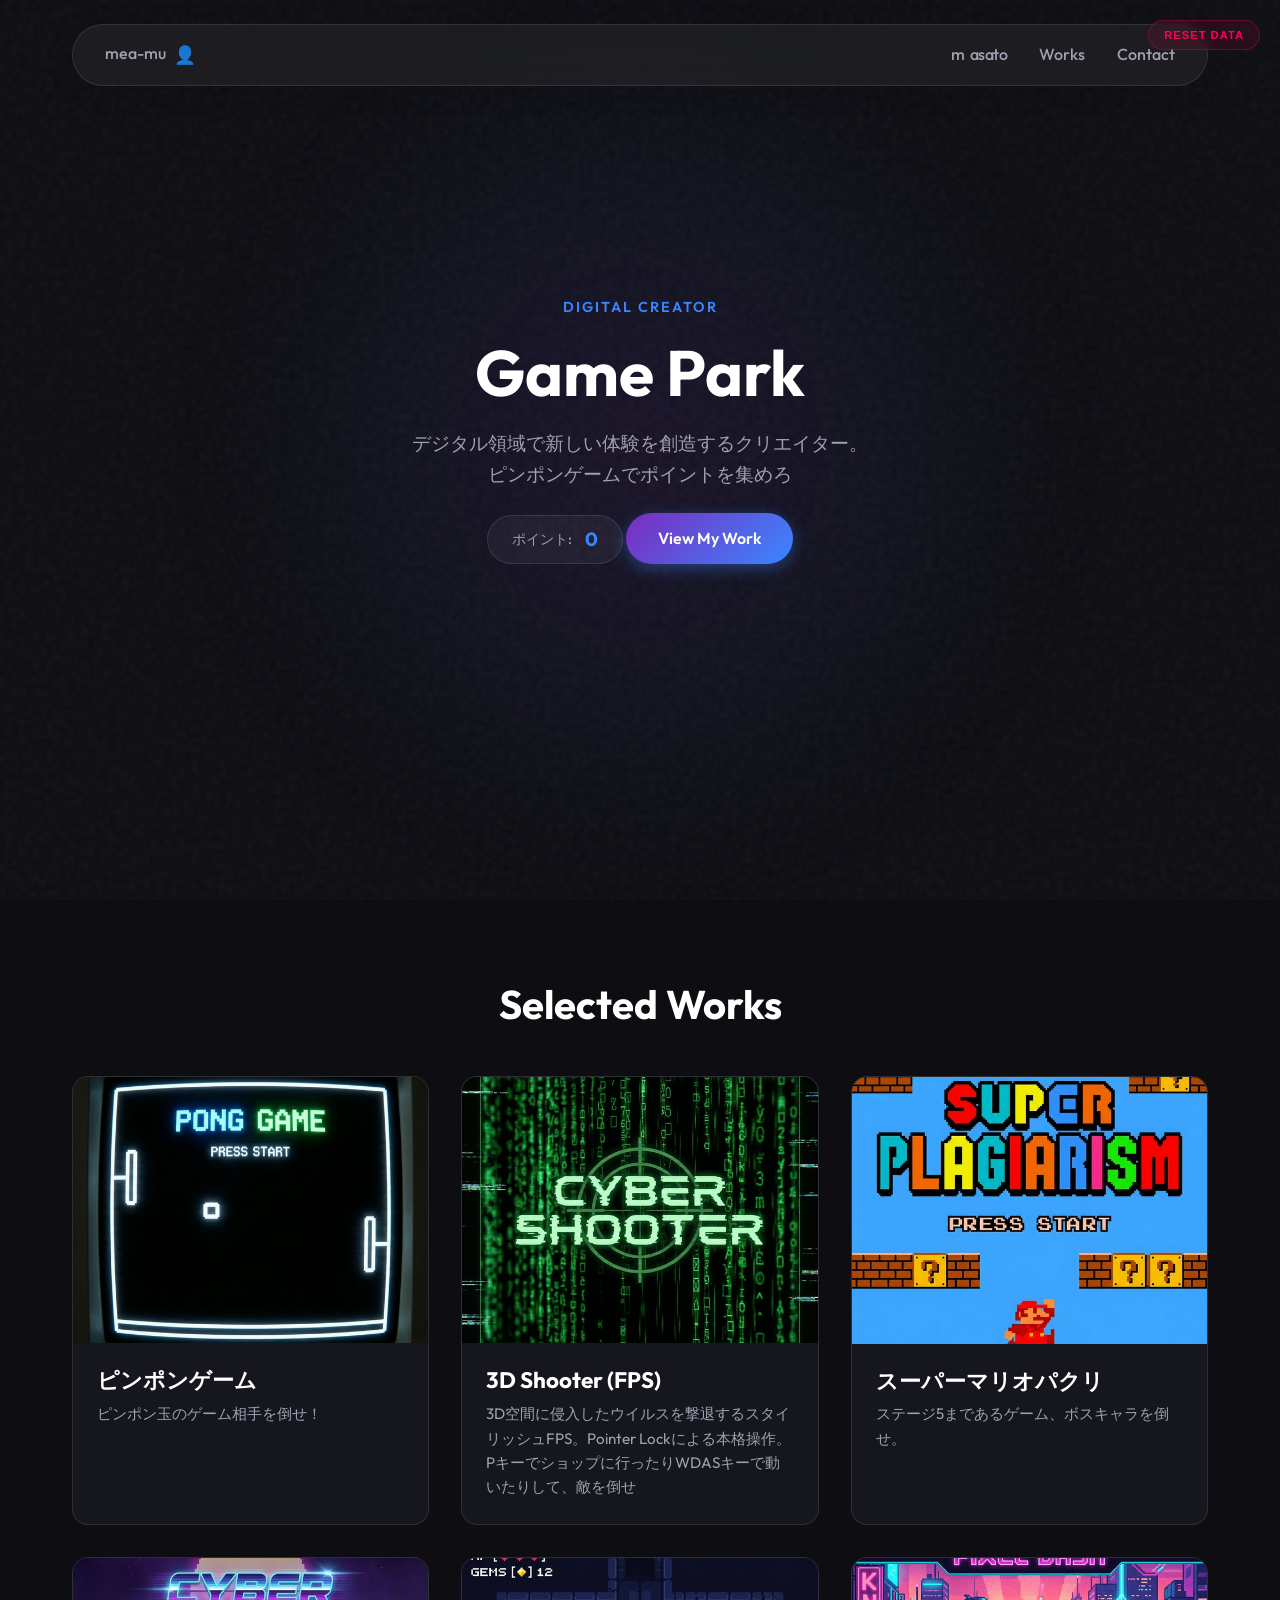
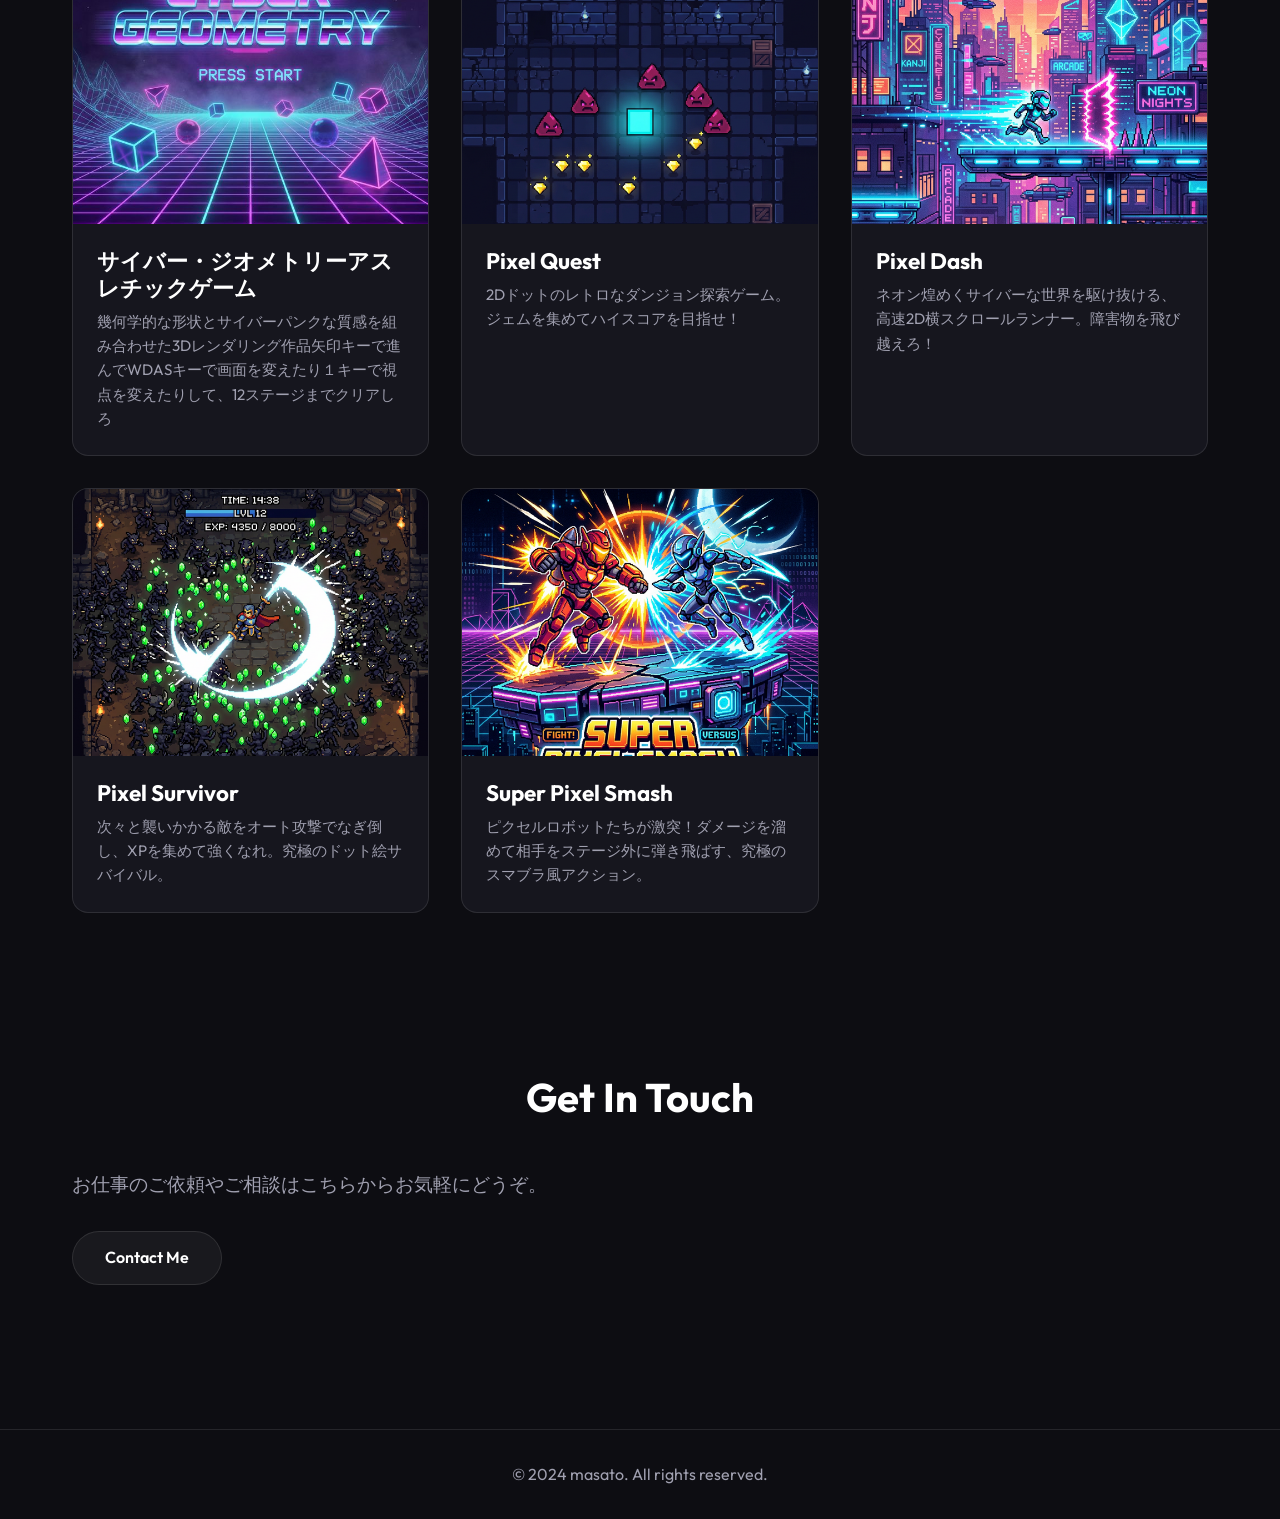
==== index.html @ c68bf8d1 "Implement Super Pixel Smash game and integrate into portfolio" ====
<!DOCTYPE html>
<html lang="ja">

<head>
    <meta charset="UTF-8">
    <meta name="viewport" content="width=device-width, initial-scale=1.0">
    <title>masato | Portfolio</title>
    <!-- Google Fonts -->
    <link rel="preconnect" href="https://fonts.googleapis.com">
    <link rel="preconnect" href="https://fonts.gstatic.com" crossorigin>
    <link href="https://fonts.googleapis.com/css2?family=Outfit:wght@300;400;600;700&display=swap" rel="stylesheet">
    <link rel="stylesheet" href="style.css">
</head>

<body>
    <div class="background-grain"></div>
    <div class="background-glow"></div>
    <button id="resetAllDataBtn" class="reset-btn-fixed">RESET DATA</button>
    <header>
        <div class="container">
            <nav class="glass-nav">
                <a href="#about" id="mea-mu-link"><span id="nav-profile-name">mea-mu</span> <span id="nav-profile-icon">👤</span></a>
                <ul>
                    <li><a href="#" class="logo nav-logo"><span id="m-secret-trigger"
                                style="cursor: pointer; display: inline-block; padding: 0 5px;">m</span>asato</a></li>
                    <li><a href="#works">Works</a></li>
                    <li><a href="#contact">Contact</a></li>
                </ul>
            </nav>
        </div>
    </header>

    <main>
        <section id="hero" class="hero-section">
            <div class="container">
                <div class="hero-content fade-in">
                    <span class="subtitle">Digital Creator</span>
                    <h1 id="profile-name">Game Park</h1>
                    <p class="bio" id="profile-bio">
                        デジタル領域で新しい体験を創造するクリエイター。<br>
                        ピンポンゲームでポイントを集めろ
                    </p>
                    <div class="points-display fade-in delay-1">
                        <span class="points-label">ポイント:</span>
                        <span id="totalPoints" class="points-value">0</span>
                    </div>
                    <a href="#works" class="btn btn-primary">View My Work</a>
                </div>
            </div>
        </section>

        <section id="works" class="works-section">
            <div class="container">
                <h2 class="section-title fade-up">Selected Works</h2>
                <div class="works-grid">
                    <!-- Work 1 -->
                    <article class="work-card fade-up">
                        <div class="card-image">
                            <img src="assets/pong_thumb.png" alt="Abstract Art Project">
                            <div class="card-overlay">
                                <a href="pong.html" class="btn btn-sm">Play Game</a>
                            </div>
                        </div>
                        <div class="card-content">
                            <h3>ピンポンゲーム</h3>
                            <p>ピンポン玉のゲーム相手を倒せ！</p>
                        </div>
                    </article>

                    <!-- Work 2 (New Shooter Game) -->
                    <article class="work-card fade-up delay-1">
                        <div class="card-image">
                            <img src="assets/shooter_thumb.png" alt="3D Shooter Game">
                            <!-- Assuming a new image for shooter -->
                            <div class="card-overlay">
                                <a href="shooter.html" class="btn btn-sm buy-btn" data-game-id="shooter"
                                    data-price="100">
                                    <span class="price-tag">100 PT</span>
                                    <span class="btn-text">Buy Game</span>
                                </a>
                            </div>
                        </div>
                        <div class="card-content">
                            <h3>3D Shooter (FPS)</h3>
                            <p>3D空間に侵入したウイルスを撃退するスタイリッシュFPS。Pointer Lockによる本格操作。Pキーでショップに行ったりWDASキーで動いたりして、敵を倒せ</p>
                        </div>
                    </article>

                    <!-- Work 3 (Original Work 2 - Mario) -->
                    <article class="work-card fade-up delay-2">
                        <div class="card-image">
                            <img src="assets/mario_thumb.png" alt="Finance App UI">
                            <div class="card-overlay">
                                <a href="mario.html" class="btn btn-sm">Play Game</a>
                            </div>
                        </div>
                        <div class="card-content">
                            <h3>スーパーマリオパクリ</h3>
                            <p>ステージ5まであるゲーム、ボスキャラを倒せ。</p>
                        </div>
                    </article>

                    <!-- Work 3 -->
                    <article class="work-card fade-up delay-2">
                        <div class="card-image">
                            <img src="assets/geometry_thumb.png" alt="3D Geometric Art">
                            <div class="card-overlay">
                                <a href="geometry.html" class="btn btn-sm buy-btn" data-game-id="geometry"
                                    data-price="100">
                                    <span class="price-tag">100 PT</span>
                                    <span class="btn-text">Buy Game</span>
                                </a>
                            </div>
                        </div>
                        <div class="card-content">
                            <h3>サイバー・ジオメトリーアスレチックゲーム</h3>
                            <p>幾何学的な形状とサイバーパンクな質感を組み合わせた3Dレンダリング作品矢印キーで進んでWDASキーで画面を変えたり１キーで視点を変えたりして、12ステージまでクリアしろ</p>
                        </div>
                    </article>

                    <!-- Work 4 -->
                    <article class="work-card fade-up delay-2">
                        <div class="card-image">
                            <img src="assets/pixelquest_thumb.png" alt="Pixel Quest 2D Dot Game">
                            <div class="card-overlay">
                                <a href="pixelquest.html" class="btn btn-sm">Play Game</a>
                            </div>
                        </div>
                        <div class="card-content">
                            <h3>Pixel Quest</h3>
                            <p>2Dドットのレトロなダンジョン探索ゲーム。ジェムを集めてハイスコアを目指せ！</p>
                        </div>
                    </article>

                    <!-- Work 5 (New Pixel Dash) -->
                    <article class="work-card fade-up delay-1">
                        <div class="card-image">
                            <img src="assets/pixeldash_thumb.png" alt="Pixel Dash Runner Game">
                            <div class="card-overlay">
                                <a href="pixeldash.html" class="btn btn-sm">Play Game</a>
                            </div>
                        </div>
                        <div class="card-content">
                            <h3>Pixel Dash</h3>
                            <p>ネオン煌めくサイバーな世界を駆け抜ける、高速2D横スクロールランナー。障害物を飛び越えろ！</p>
                        </div>
                    </article>

                    <!-- Work 6 (New Pixel Survivor) -->
                    <article class="work-card fade-up delay-2">
                        <div class="card-image">
                            <img src="assets/pixelsurvivor_thumb.png" alt="Pixel Survivor Game">
                            <div class="card-overlay">
                                <a href="pixelsurvivor.html" class="btn btn-sm buy-btn" data-game-id="pixelsurvivor"
                                    data-price="100">
                                    <span class="price-tag">100 PT</span>
                                    <span class="btn-text">Buy Game</span>
                                </a>
                            </div>
                        </div>
                        <div class="card-content">
                            <h3>Pixel Survivor</h3>
                            <p>次々と襲いかかる敵をオート攻撃でなぎ倒し、XPを集めて強くなれ。究極のドット絵サバイバル。</p>
                        </div>
                    </article>

                    <!-- Work 7 (New Super Pixel Smash) -->
                    <article class="work-card fade-up delay-2">
                        <div class="card-image">
                            <img src="assets/smash_thumb.png" alt="Super Pixel Smash Game">
                            <div class="card-overlay">
                                <a href="smash.html" class="btn btn-sm buy-btn" data-game-id="smash"
                                    data-price="200">
                                    <span class="price-tag">200 PT</span>
                                    <span class="btn-text">Buy Game</span>
                                </a>
                            </div>
                        </div>
                        <div class="card-content">
                            <h3>Super Pixel Smash</h3>
                            <p>ピクセルロボットたちが激突！ダメージを溜めて相手をステージ外に弾き飛ばす、究極のスマブラ風アクション。</p>
                        </div>
                    </article>
                </div>
            </div>
        </section>

        <section id="contact" class="contact-section">
            <div class="container text-center">
                <h2 class="section-title fade-up">Get In Touch</h2>
                <p class="contact-text fade-up">お仕事のご依頼やご相談はこちらからお気軽にどうぞ。</p>
                <a href="mailto:hello@example.com" class="btn btn-outline fade-up">Contact Me</a>
            </div>
        </section>
    </main>

    <footer>
        <div class="container">
            <p>&copy; 2024 masato. All rights reserved.</p>
        </div>
    </footer>

    <!-- Profile Modal -->
    <div id="profile-modal" class="modal-overlay hidden">
        <div class="modal-content glass-card fade-up">
            <h2 class="modal-title">Edit Profile</h2>
            <div class="input-group">
                <label for="input-name">Display Name</label>
                <input type="text" id="input-name" placeholder="Your Name">
            </div>
            <div class="input-group">
                <label for="input-bio">Bio / Description</label>
                <textarea id="input-bio" placeholder="Tell us about yourself..." rows="4"></textarea>
            </div>
            <div class="input-group">
                <label>Select Icon</label>
                <div id="icon-grid" class="icon-grid">
                    <span class="icon-option selected" data-icon="👤">👤</span>
                    <span class="icon-option" data-icon="🌟">🌟</span>
                    <span class="icon-option" data-icon="🎨">🎨</span>
                    <span class="icon-option" data-icon="🕹️">🕹️</span>
                    <span class="icon-option" data-icon="🚀">🚀</span>
                    <span class="icon-option" data-icon="🔥">🔥</span>
                    <span class="icon-option" data-icon="💎">💎</span>
                    <span class="icon-option" data-icon="🌈">🌈</span>
                </div>
            </div>
            <div class="modal-actions">
                <button id="closeProfileBtn" class="btn btn-outline">Close</button>
                <button id="saveProfileBtn" class="btn btn-primary">Save Changes</button>
            </div>
        </div>
    </div>

    <script src="script.js"></script>
</body>

</html>
---- style.css ----
:root {
    --bg-color: #0d0d12;
    --text-color: #ffffff;
    --text-muted: #a0a0b0;
    --primary-color: #7b2cbf;
    --secondary-color: #3a86ff;
    --accent-color: #ff006e;
    --glass-bg: rgba(255, 255, 255, 0.05);
    --glass-border: rgba(255, 255, 255, 0.1);
    --card-bg: #16161e;
    --font-main: 'Outfit', sans-serif;
    --spacing-container: 1200px;
}

* {
    margin: 0;
    padding: 0;
    box-sizing: border-box;
}

body {
    font-family: var(--font-main);
    background-color: var(--bg-color);
    color: var(--text-color);
    line-height: 1.6;
    overflow-x: hidden;
}

/* Background Effects */
.background-grain {
    position: fixed;
    top: 0;
    left: 0;
    width: 100%;
    height: 100%;
    background-image: url("data:image/svg+xml,%3Csvg viewBox='0 0 200 200' xmlns='http://www.w3.org/2000/svg'%3E%3Cfilter id='noiseFilter'%3E%3CfeTurbulence type='fractalNoise' baseFrequency='0.65' numOctaves='3' stitchTiles='stitch'/%3E%3C/filter%3E%3Crect width='100%25' height='100%25' filter='url(%23noiseFilter)' opacity='0.05'/%3E%3C/svg%3E");
    pointer-events: none;
    z-index: -1;
}

.background-glow {
    position: fixed;
    top: 50%;
    left: 50%;
    transform: translate(-50%, -50%);
    width: 60vw;
    height: 60vw;
    background: radial-gradient(circle, rgba(123, 44, 191, 0.15) 0%, rgba(58, 134, 255, 0.05) 50%, transparent 70%);
    border-radius: 50%;
    filter: blur(80px);
    z-index: -2;
    animation: pulse 10s infinite alternate;
}

@keyframes pulse {
    0% {
        transform: translate(-50%, -50%) scale(1);
        opacity: 0.8;
    }

    100% {
        transform: translate(-50%, -50%) scale(1.1);
        opacity: 0.6;
    }
}

/* Typography */
h1,
h2,
h3 {
    font-weight: 700;
    line-height: 1.2;
}

.text-gradient {
    background: linear-gradient(135deg, var(--secondary-color), var(--accent-color));
    background-clip: text;
    -webkit-background-clip: text;
    display: inline-block;
}

/* Layout */
.container {
    max-width: var(--spacing-container);
    margin: 0 auto;
    padding: 0 2rem;
}

section {
    padding: 5rem 0;
}

/* Header */
header {
    position: fixed;
    top: 0;
    left: 0;
    width: 100%;
    padding: 1.5rem 0;
    z-index: 1000;
    transition: padding 0.3s ease;
}

header.scrolled {
    padding: 1rem 0;
}

.glass-nav {
    display: flex;
    justify-content: space-between;
    align-items: center;
    background: var(--glass-bg);
    backdrop-filter: blur(12px);
    -webkit-backdrop-filter: blur(12px);
    border: 1px solid var(--glass-border);
    padding: 1rem 2rem;
    border-radius: 100px;
    box-shadow: 0 4px 30px rgba(0, 0, 0, 0.1);
}

.logo {
    font-size: 1.5rem;
    font-weight: 700;
    color: var(--text-color);
    text-decoration: none;
    letter-spacing: -0.5px;
}

.nav-logo {
    font-size: 1rem !important;
    font-weight: 500 !important;
}

.glass-nav ul {
    display: flex;
    list-style: none;
    gap: 2rem;
}

.glass-nav a {
    color: var(--text-muted);
    text-decoration: none;
    font-weight: 500;
    transition: color 0.3s ease;
}

.glass-nav a:hover {
    color: var(--text-color);
}

/* Hero Section */
.hero-section {
    height: 100vh;
    display: flex;
    align-items: center;
    justify-content: center;
    text-align: center;
    padding-top: 80px;
}

.subtitle {
    display: block;
    color: var(--secondary-color);
    font-weight: 600;
    letter-spacing: 2px;
    text-transform: uppercase;
    font-size: 0.9rem;
    margin-bottom: 1rem;
}

.hero-content h1 {
    font-size: 4rem;
    margin-bottom: 1rem;
}

.bio {
    color: var(--text-muted);
    font-size: 1.2rem;
    margin-bottom: 1.5rem;
    max-width: 600px;
    margin-left: auto;
    margin-right: auto;
}

.points-display {
    background: var(--glass-bg);
    border: 1px solid var(--glass-border);
    padding: 0.5rem 1.5rem;
    border-radius: 100px;
    display: inline-flex;
    align-items: center;
    gap: 0.8rem;
    margin-bottom: 2.5rem;
    backdrop-filter: blur(8px);
}

.points-label {
    font-size: 0.9rem;
    color: var(--text-muted);
    font-weight: 500;
}

.points-value {
    font-size: 1.2rem;
    font-weight: 700;
    color: var(--secondary-color);
}

/* Buttons */
.btn {
    display: inline-block;
    padding: 0.8rem 2rem;
    border-radius: 50px;
    text-decoration: none;
    font-weight: 600;
    transition: all 0.3s ease;
    cursor: pointer;
}

.btn-primary {
    background: linear-gradient(135deg, var(--primary-color), var(--secondary-color));
    color: white;
    box-shadow: 0 4px 15px rgba(58, 134, 255, 0.4);
}

.btn-primary:hover {
    transform: translateY(-2px);
    box-shadow: 0 8px 25px rgba(58, 134, 255, 0.5);
}

.btn-outline {
    background: transparent;
    border: 1px solid var(--glass-border);
    color: var(--text-color);
    background: var(--glass-bg);
}

.btn-outline:hover {
    background: var(--glass-border);
}

.btn-sm {
    padding: 0.5rem 1.5rem;
    font-size: 0.9rem;
    background: rgba(0, 0, 0, 0.7);
    color: white;
    backdrop-filter: blur(4px);
    border: 1px solid rgba(255, 255, 255, 0.2);
}

.btn-sm:hover {
    background: rgba(255, 255, 255, 0.2);
}

/* Works Section */
.section-title {
    font-size: 2.5rem;
    margin-bottom: 3rem;
    text-align: center;
}

.works-grid {
    display: grid;
    grid-template-columns: repeat(auto-fit, minmax(300px, 1fr));
    gap: 2rem;
}

.work-card {
    background: var(--card-bg);
    border: 1px solid var(--glass-border);
    border-radius: 16px;
    overflow: hidden;
    position: relative;
}

.work-card:hover {
    transform: translateY(-5px);
    box-shadow: 0 20px 40px rgba(0, 0, 0, 0.3);
    border-color: rgba(255, 255, 255, 0.2);
}

.card-image {
    position: relative;
    overflow: hidden;
    aspect-ratio: 4/3;
}

.card-image img {
    width: 100%;
    height: 100%;
    object-fit: cover;
    transition: transform 0.5s ease;
}

.work-card:hover .card-image img {
    transform: scale(1.05);
}

.card-overlay {
    position: absolute;
    top: 0;
    left: 0;
    width: 100%;
    height: 100%;
    background: rgba(0, 0, 0, 0.4);
    display: flex;
    align-items: center;
    justify-content: center;
    opacity: 0;
    transition: opacity 0.3s ease;
}

.work-card:hover .card-overlay {
    opacity: 1;
}

.card-content {
    padding: 1.5rem;
}

.card-content h3 {
    font-size: 1.4rem;
    margin-bottom: 0.5rem;
    color: var(--text-color);
}

.card-content p {
    color: var(--text-muted);
    font-size: 0.95rem;
}

/* Contact Section */
.contact-text {
    font-size: 1.2rem;
    color: var(--text-muted);
    margin-bottom: 2rem;
}

/* Footer */
footer {
    padding: 2rem 0;
    text-align: center;
    color: var(--text-muted);
    border-top: 1px solid var(--glass-border);
    margin-top: 4rem;
}

/* Animations */
.fade-in {
    opacity: 0;
    transform: translateY(20px);
    animation: fadeInUp 1s forwards ease-out;
}

.fade-up {
    opacity: 0;
    transform: translateY(30px);
    transition: opacity 0.6s ease-out, transform 0.6s ease-out;
}

.fade-up.visible {
    opacity: 1;
    transform: translateY(0);
}

.delay-1 {
    transition-delay: 0.1s;
}

.delay-2 {
    transition-delay: 0.2s;
}

@keyframes fadeInUp {
    to {
        opacity: 1;
        transform: translateY(0);
    }
}

/* Responsive */
@media (max-width: 768px) {
    .hero-content h1 {
        font-size: 2.5rem;
    }

    .glass-nav {
        flex-direction: column;
        gap: 1rem;
        border-radius: 20px;
    }

    .glass-nav ul {
        gap: 1rem;
    }
}

/* M-Click Feedback Animation */
.m-click-feedback {
    animation: m-shake 0.3s cubic-bezier(.36, .07, .19, .97) both;
}

@keyframes m-shake {

    0%,
    100% {
        transform: scale(1);
    }

    50% {
        transform: scale(1.3) rotate(10deg);
        color: var(--accent-color);
    }
}

/* Reset Button Fixed */
.reset-btn-fixed {
    position: fixed;
    top: 20px;
    right: 20px;
    z-index: 2000;
    padding: 8px 15px;
    background: rgba(255, 0, 85, 0.1);
    border: 1px solid rgba(255, 0, 85, 0.3);
    color: #ff0055;
    border-radius: 20px;
    font-size: 0.7rem;
    font-weight: 600;
    letter-spacing: 1px;
    cursor: pointer;
    backdrop-filter: blur(5px);
    transition: all 0.3s ease;
    text-transform: uppercase;
}

.reset-btn-fixed:hover {
    background: rgba(255, 0, 85, 0.8);
    color: white;
    box-shadow: 0 0 15px rgba(255, 0, 85, 0.5);
    transform: translateY(-2px);
}

@media (max-width: 768px) {
    .reset-btn-fixed {
        top: 85px;
        /* Offset for mobile nav */
        font-size: 0.6rem;
    }
}

/* Profile Modal Styles */
.modal-overlay {
    position: fixed;
    top: 0;
    left: 0;
    width: 100%;
    height: 100%;
    background: rgba(0, 0, 0, 0.8);
    backdrop-filter: blur(8px);
    display: flex;
    justify-content: center;
    align-items: center;
    z-index: 3000;
}

.modal-overlay.hidden {
    display: none;
}

.modal-content {
    width: 90%;
    max-width: 500px;
    padding: 2.5rem;
}

.glass-card {
    background: var(--card-bg);
    border: 1px solid var(--glass-border);
    border-radius: 24px;
    box-shadow: 0 20px 50px rgba(0, 0, 0, 0.5);
}

.modal-title {
    margin-bottom: 2rem;
    font-size: 1.8rem;
    background: linear-gradient(135deg, white, var(--text-muted));
    -webkit-background-clip: text;
    background-clip: text;
    -webkit-text-fill-color: transparent;
}

.input-group {
    margin-bottom: 1.5rem;
    text-align: left;
}

.input-group label {
    display: block;
    margin-bottom: 0.5rem;
    font-size: 0.8rem;
    color: var(--text-muted);
    font-weight: 500;
}

.input-group input,
.input-group textarea {
    width: 100%;
    background: rgba(255, 255, 255, 0.03);
    border: 1px solid var(--glass-border);
    padding: 0.8rem 1rem;
    border-radius: 12px;
    color: white;
    font-family: var(--font-main);
    font-size: 1rem;
    transition: all 0.3s ease;
}

.input-group input:focus,
.input-group textarea:focus {
    outline: none;
    border-color: var(--secondary-color);
    background: rgba(255, 255, 255, 0.06);
    box-shadow: 0 0 15px rgba(58, 134, 255, 0.2);
}

.modal-actions {
    display: flex;
    justify-content: flex-end;
    gap: 1rem;
    margin-top: 2rem;
}

/* Icon Grid Styles */
#nav-profile-icon {
    margin-left: 5px;
    font-size: 1.1rem;
    vertical-align: middle;
    transition: transform 0.3s ease;
    display: inline-block;
}

#mea-mu-link:hover #nav-profile-icon {
    transform: scale(1.2);
}

.icon-grid {
    display: grid;
    grid-template-columns: repeat(4, 1fr);
    gap: 10px;
    margin-top: 0.5rem;
}

.icon-option {
    font-size: 1.5rem;
    padding: 10px;
    background: rgba(255, 255, 255, 0.05);
    border: 1px solid var(--glass-border);
    border-radius: 12px;
    cursor: pointer;
    text-align: center;
    transition: all 0.2s ease;
}

.icon-option:hover {
    background: rgba(255, 255, 255, 0.1);
    transform: translateY(-2px);
}

.icon-option.selected {
    border-color: var(--secondary-color);
    background: rgba(58, 134, 255, 0.1);
    box-shadow: 0 0 10px rgba(58, 134, 255, 0.3);
}
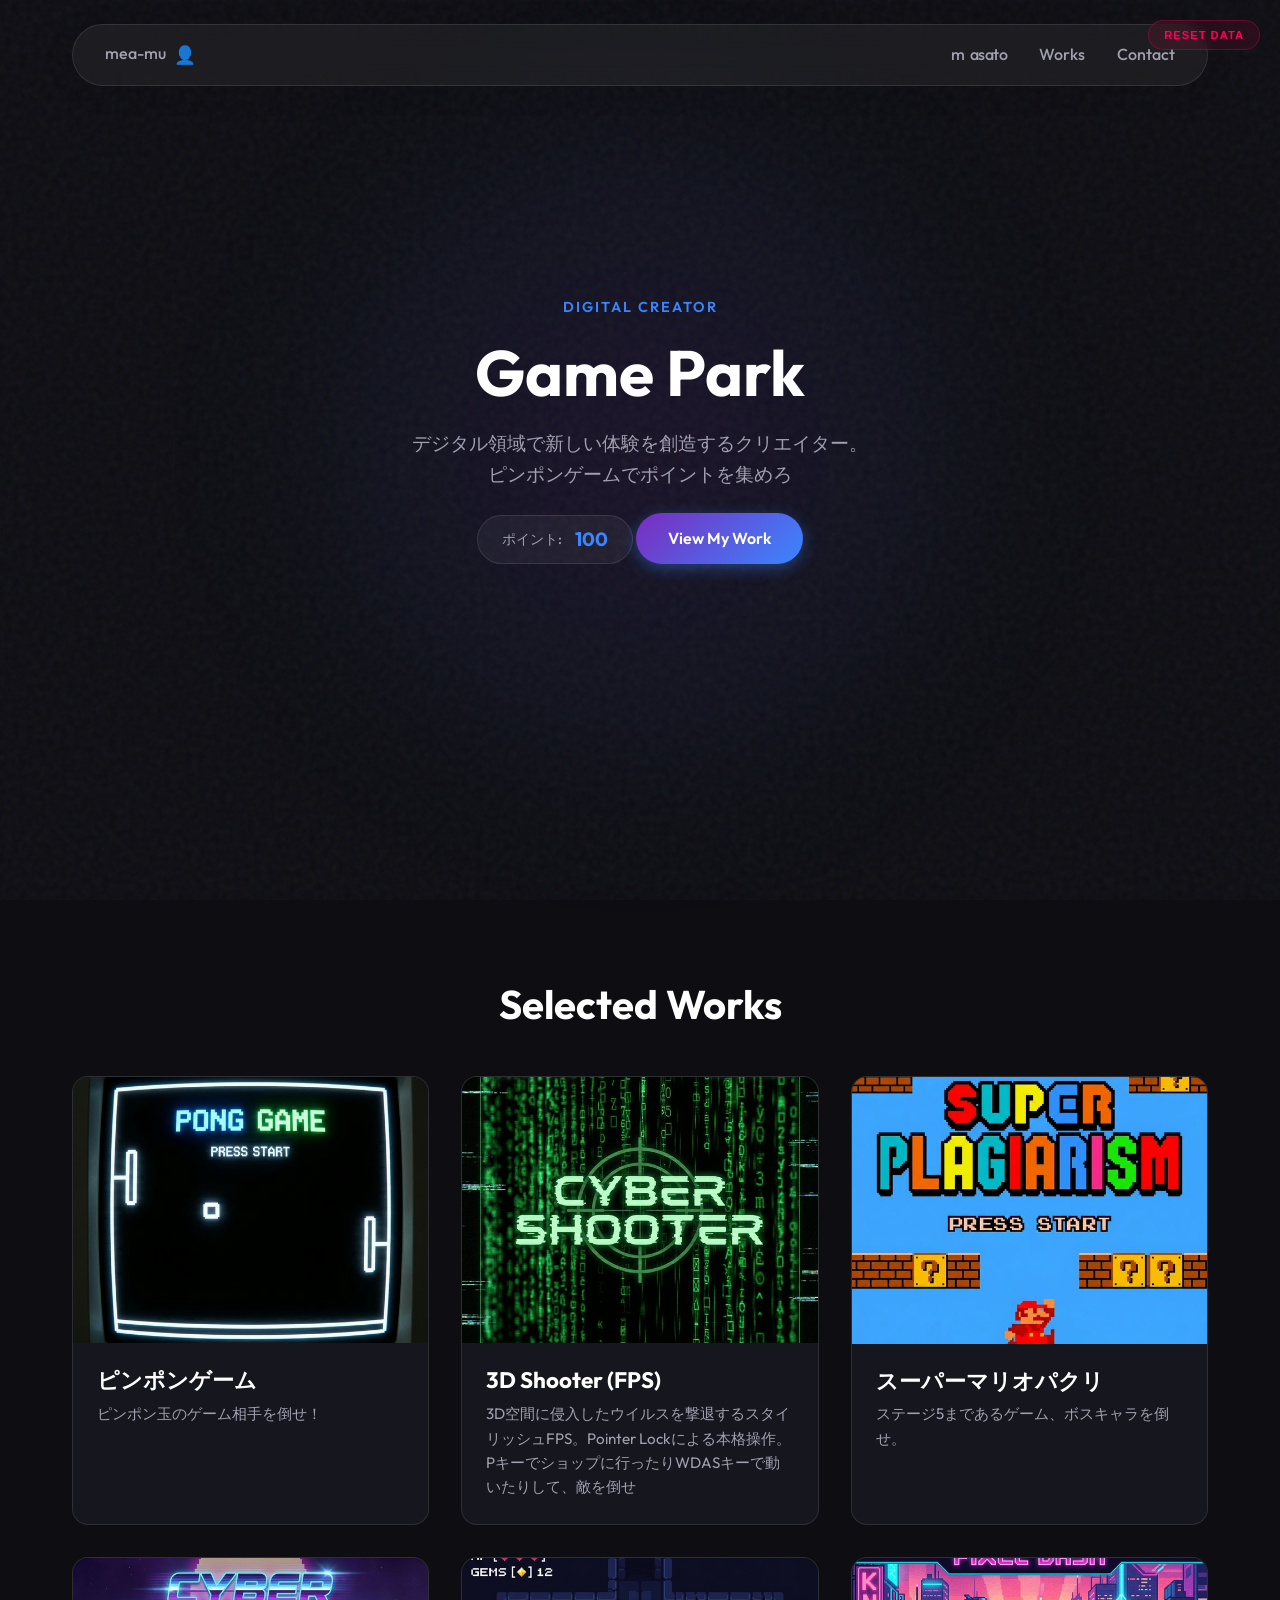
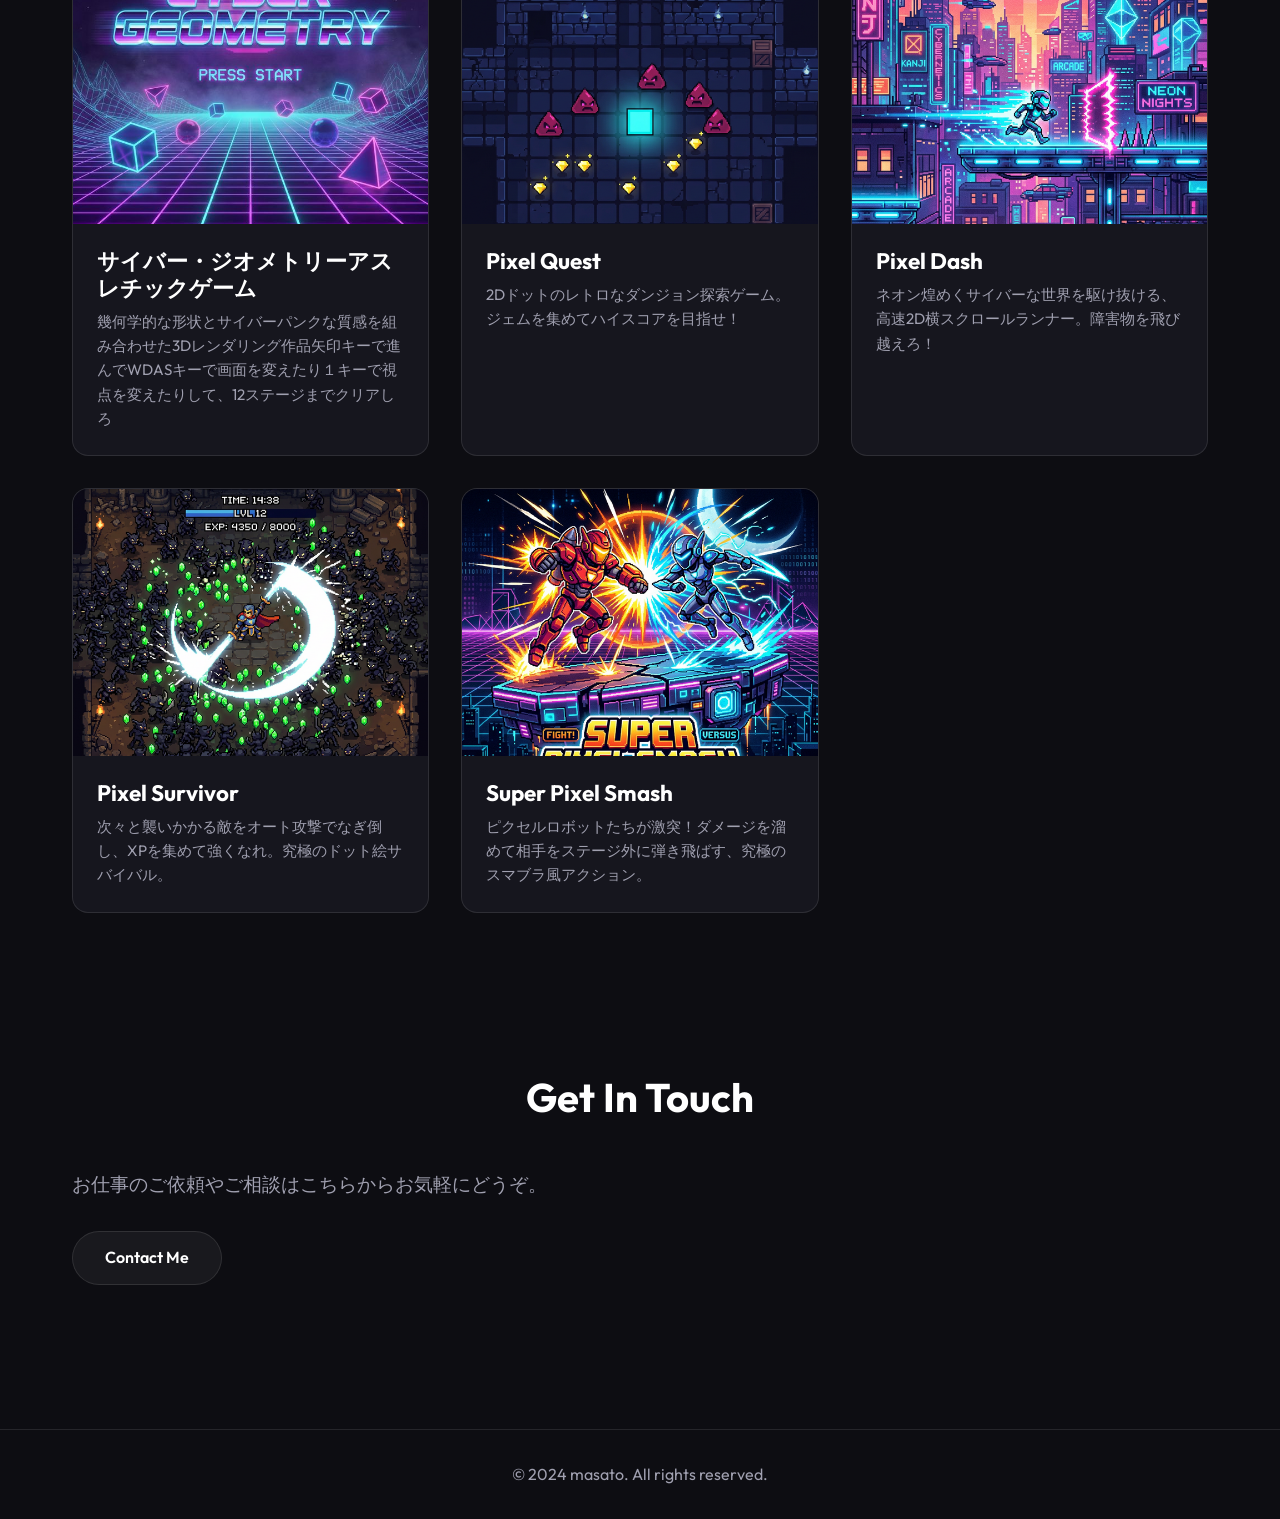
==== commit 21516a4c: "Super Pixel Smashの価格を0にし、初期ポイントを100に設定しました" ====
--- a/index.html
+++ b/index.html
@@ -170,8 +170,8 @@
                             <img src="assets/smash_thumb.png" alt="Super Pixel Smash Game">
                             <div class="card-overlay">
                                 <a href="smash.html" class="btn btn-sm buy-btn" data-game-id="smash"
-                                    data-price="200">
-                                    <span class="price-tag">200 PT</span>
+                                    data-price="0">
+                                    <span class="price-tag">0 PT (FREE)</span>
                                     <span class="btn-text">Buy Game</span>
                                 </a>
                             </div>
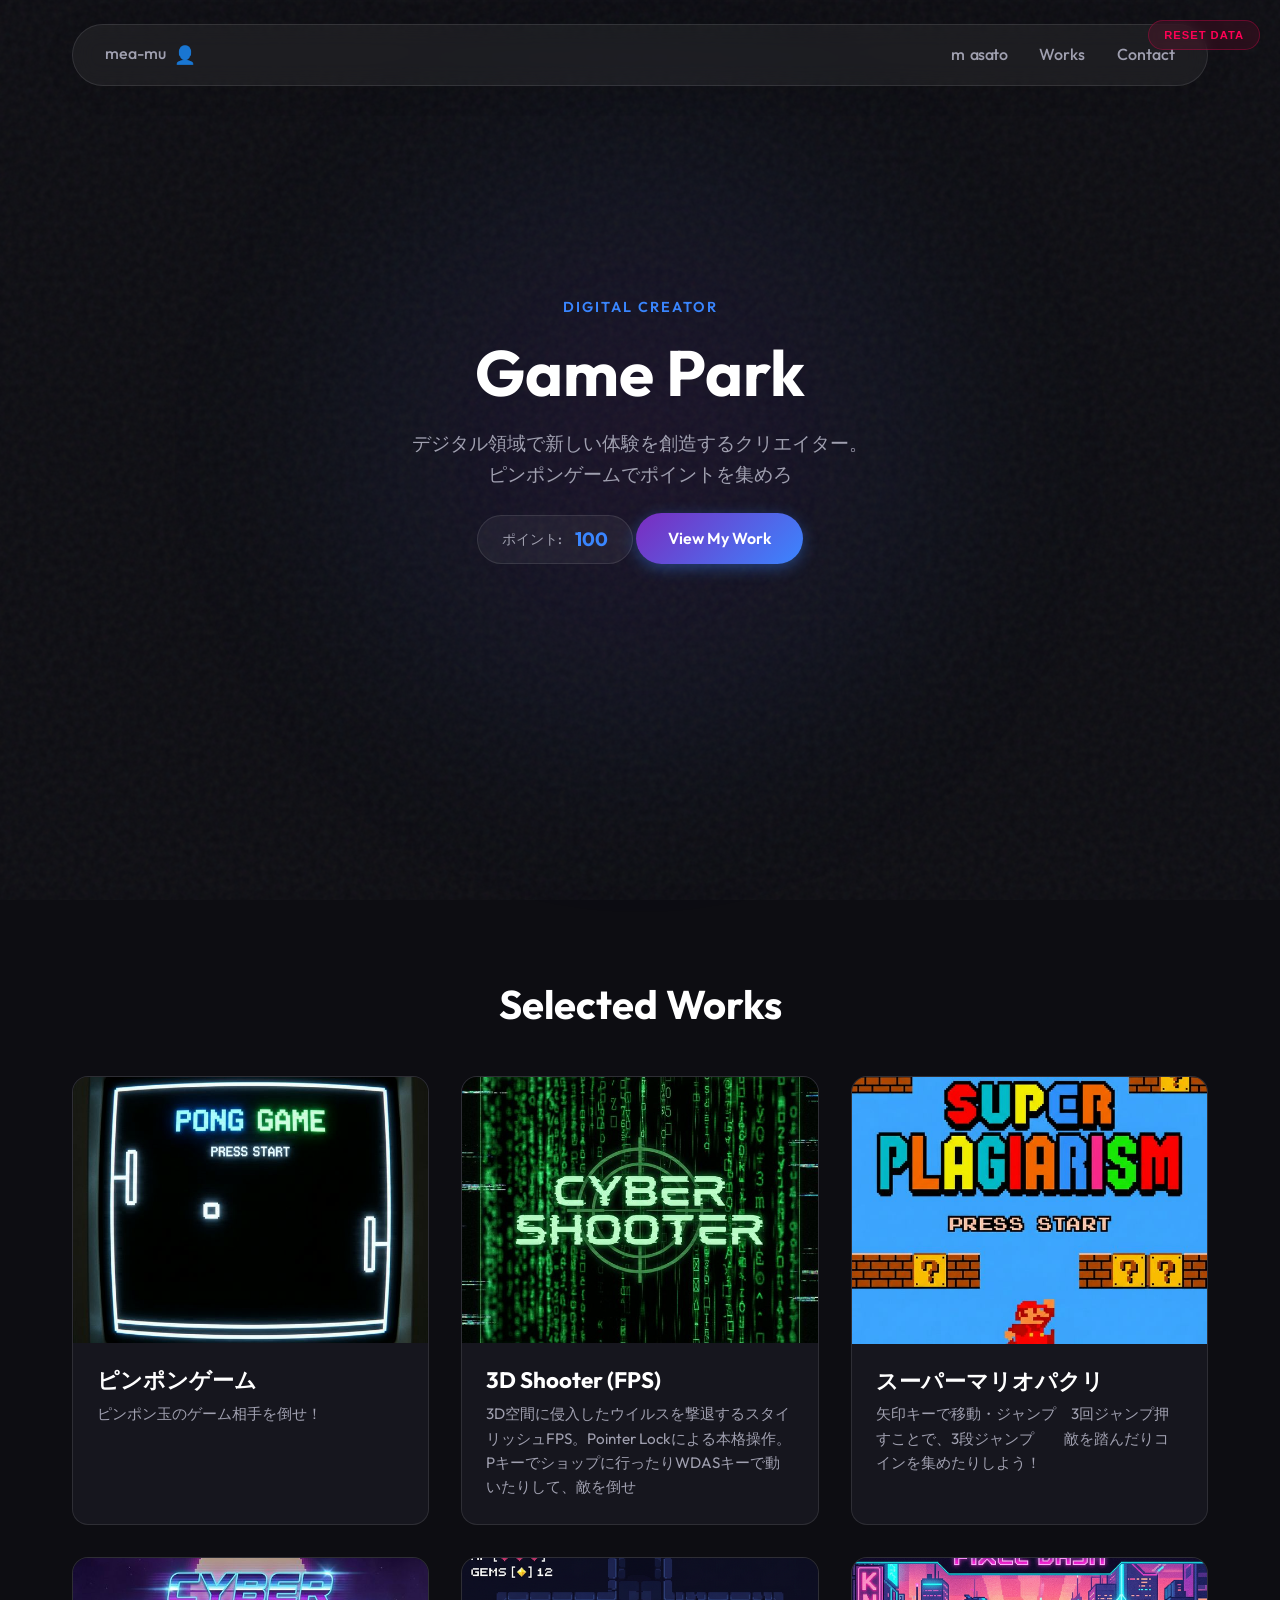
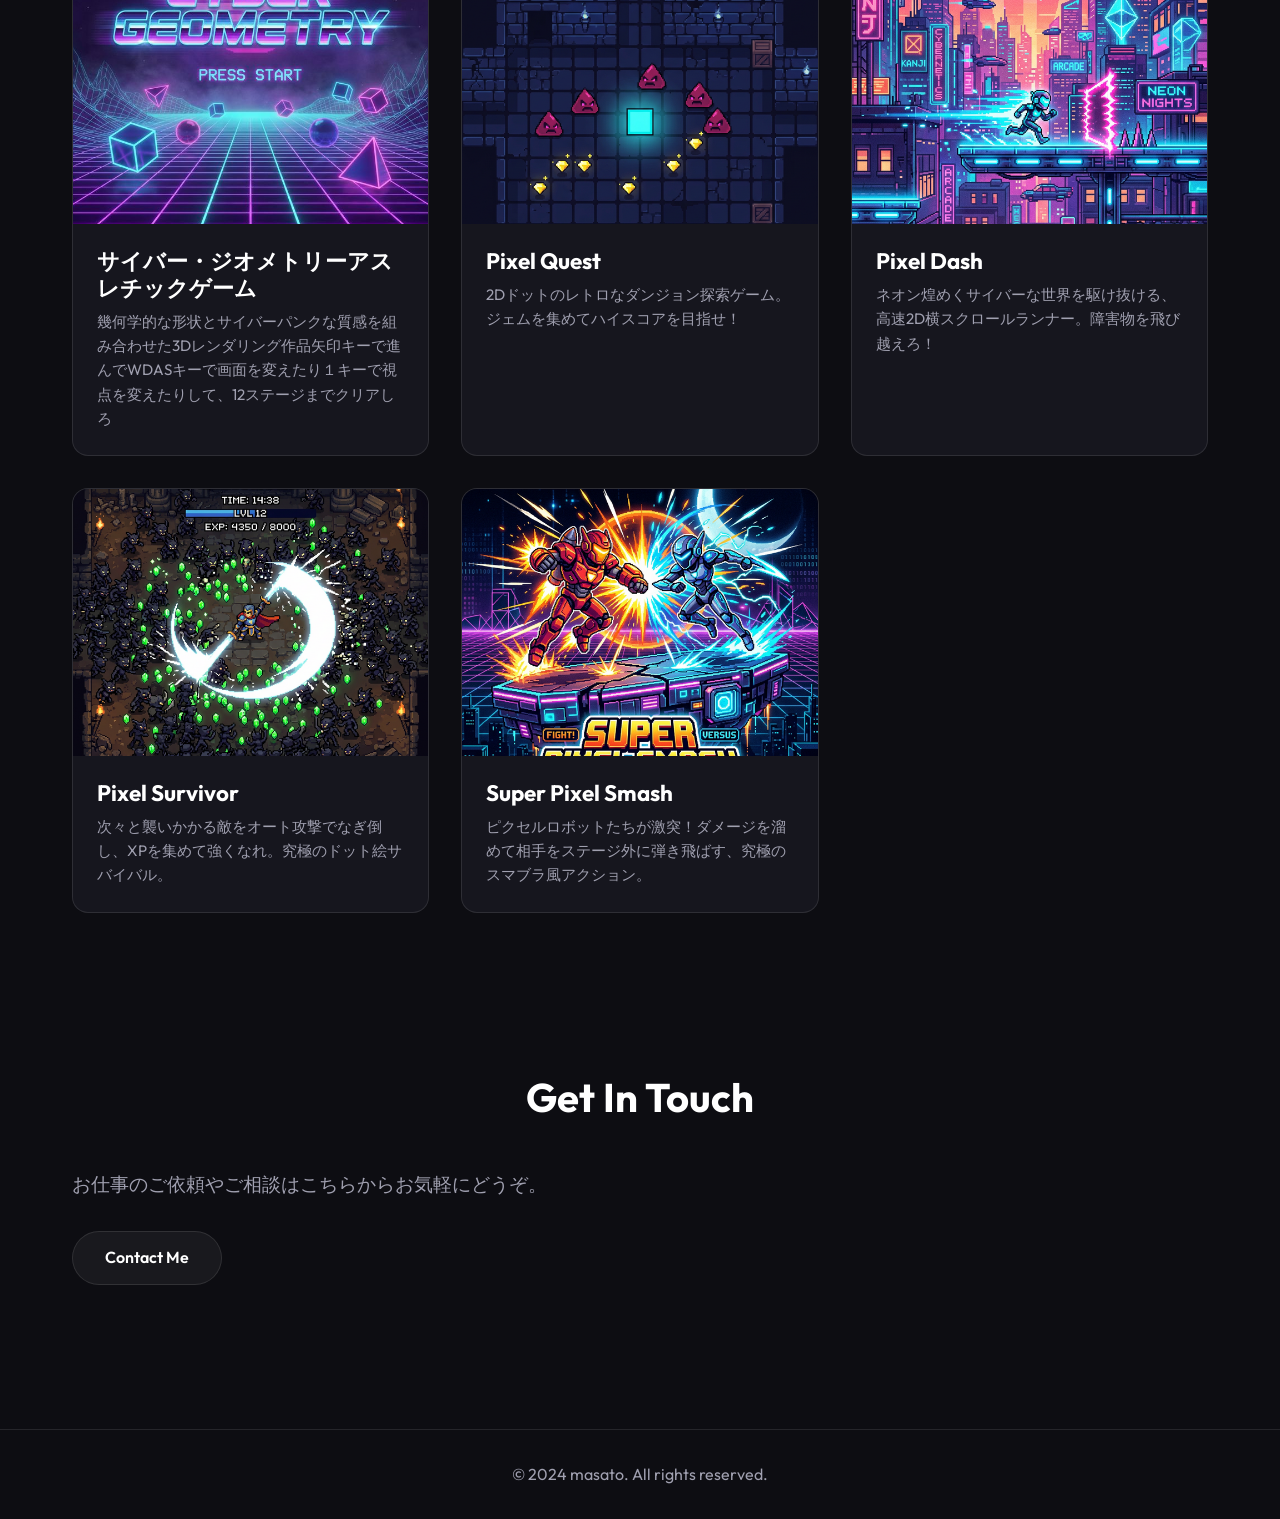
==== commit 6b68cfbe: "feat: Update Mario game instructions and refine triple jump combo window" ====
--- a/index.html
+++ b/index.html
@@ -96,7 +96,7 @@
                         </div>
                         <div class="card-content">
                             <h3>スーパーマリオパクリ</h3>
-                            <p>ステージ5まであるゲーム、ボスキャラを倒せ。</p>
+                            <p>矢印キーで移動・ジャンプ　3回ジャンプ押すことで、3段ジャンプ　　敵を踏んだりコインを集めたりしよう！</p>
                         </div>
                     </article>
 
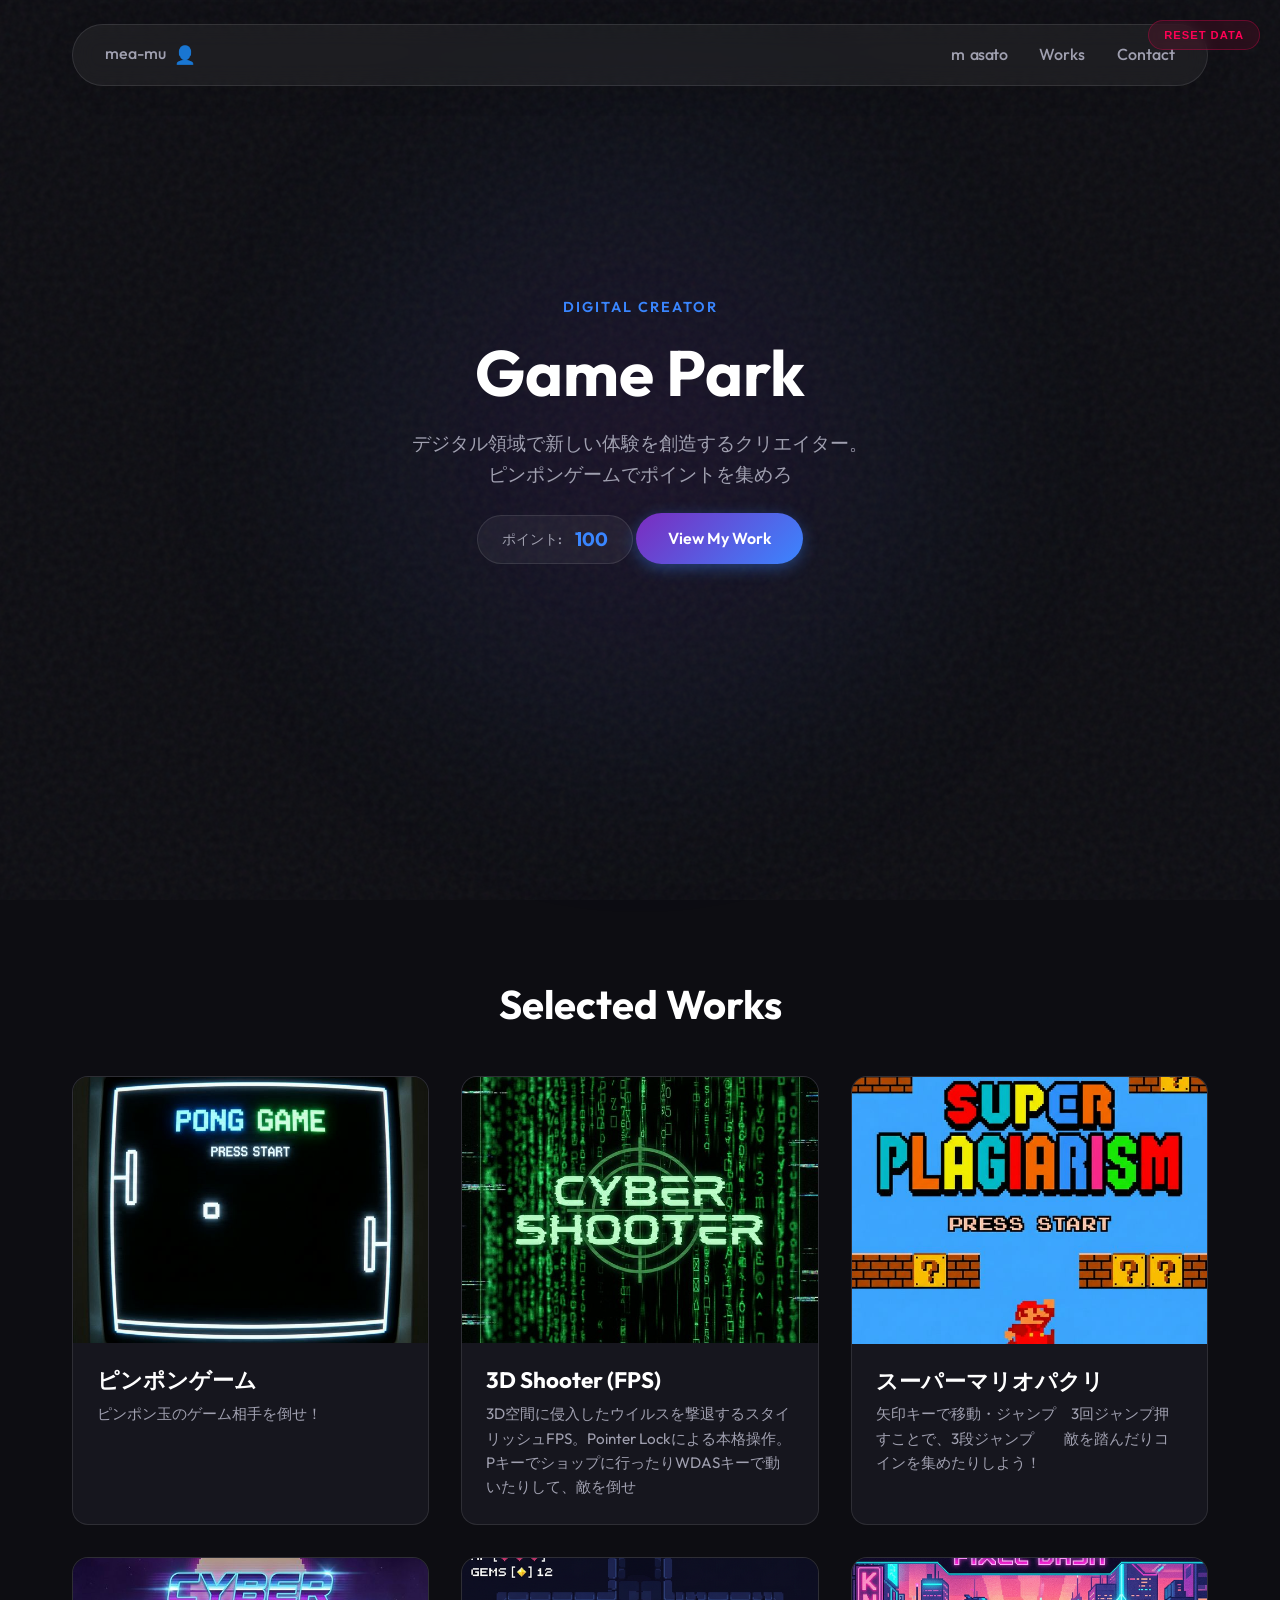
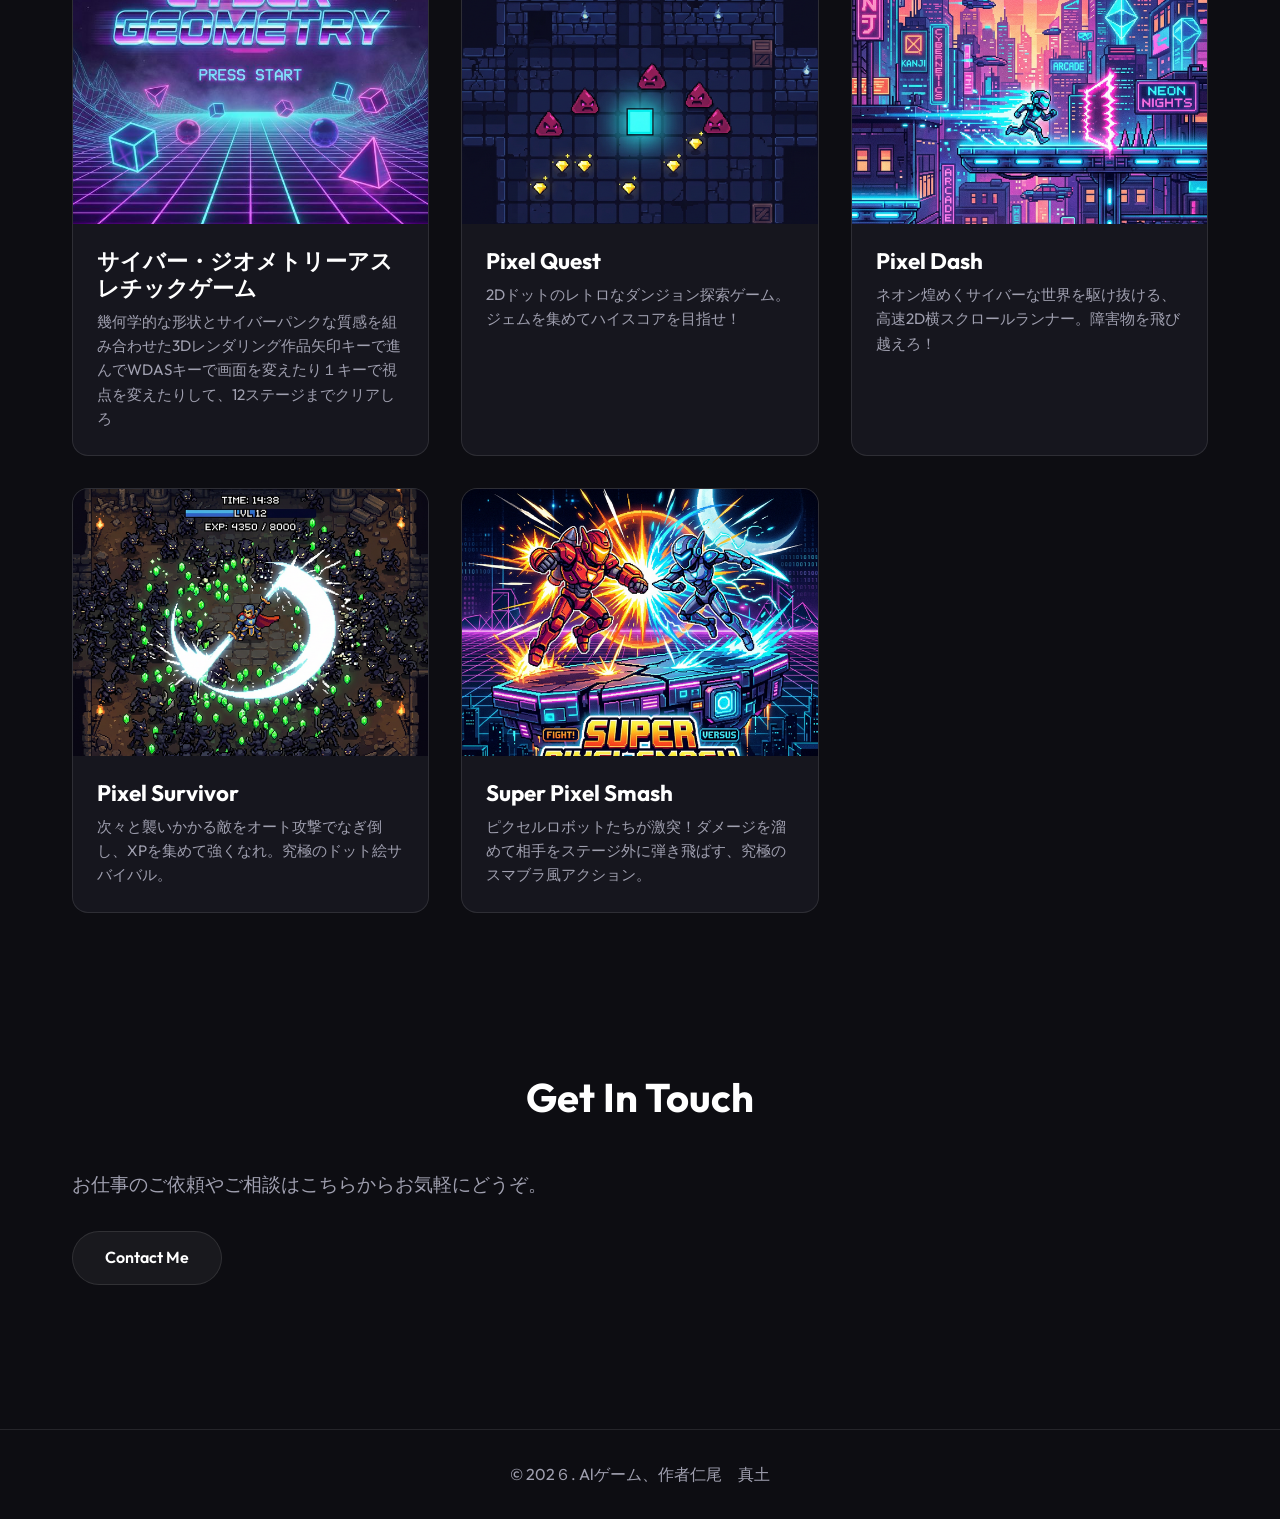
==== commit 9b400694: "Update copyright notice to 202６. Alゲーム、作者仁尾　真土" ====
--- a/index.html
+++ b/index.html
@@ -196,7 +196,7 @@
 
     <footer>
         <div class="container">
-            <p>&copy; 2024 masato. All rights reserved.</p>
+            <p>&copy; 202６. Alゲーム、作者仁尾　真土</p>
         </div>
     </footer>
 
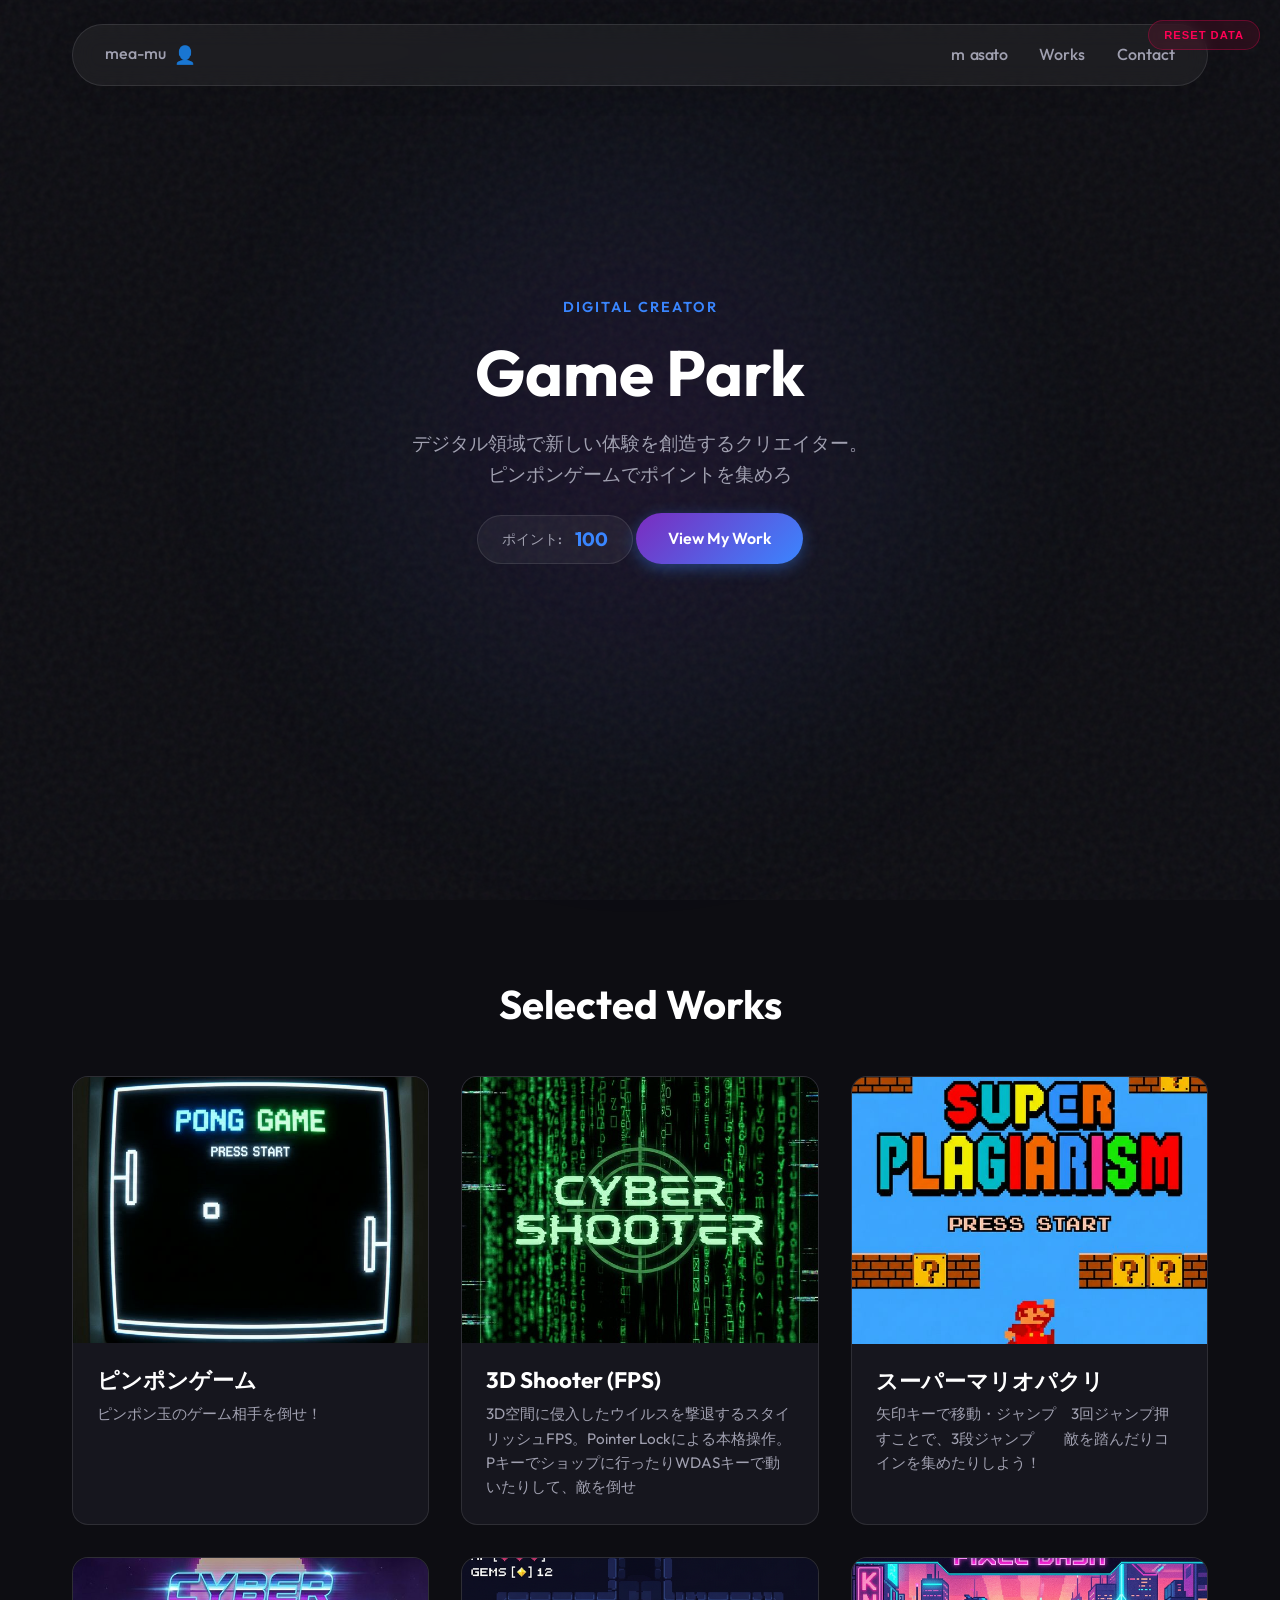
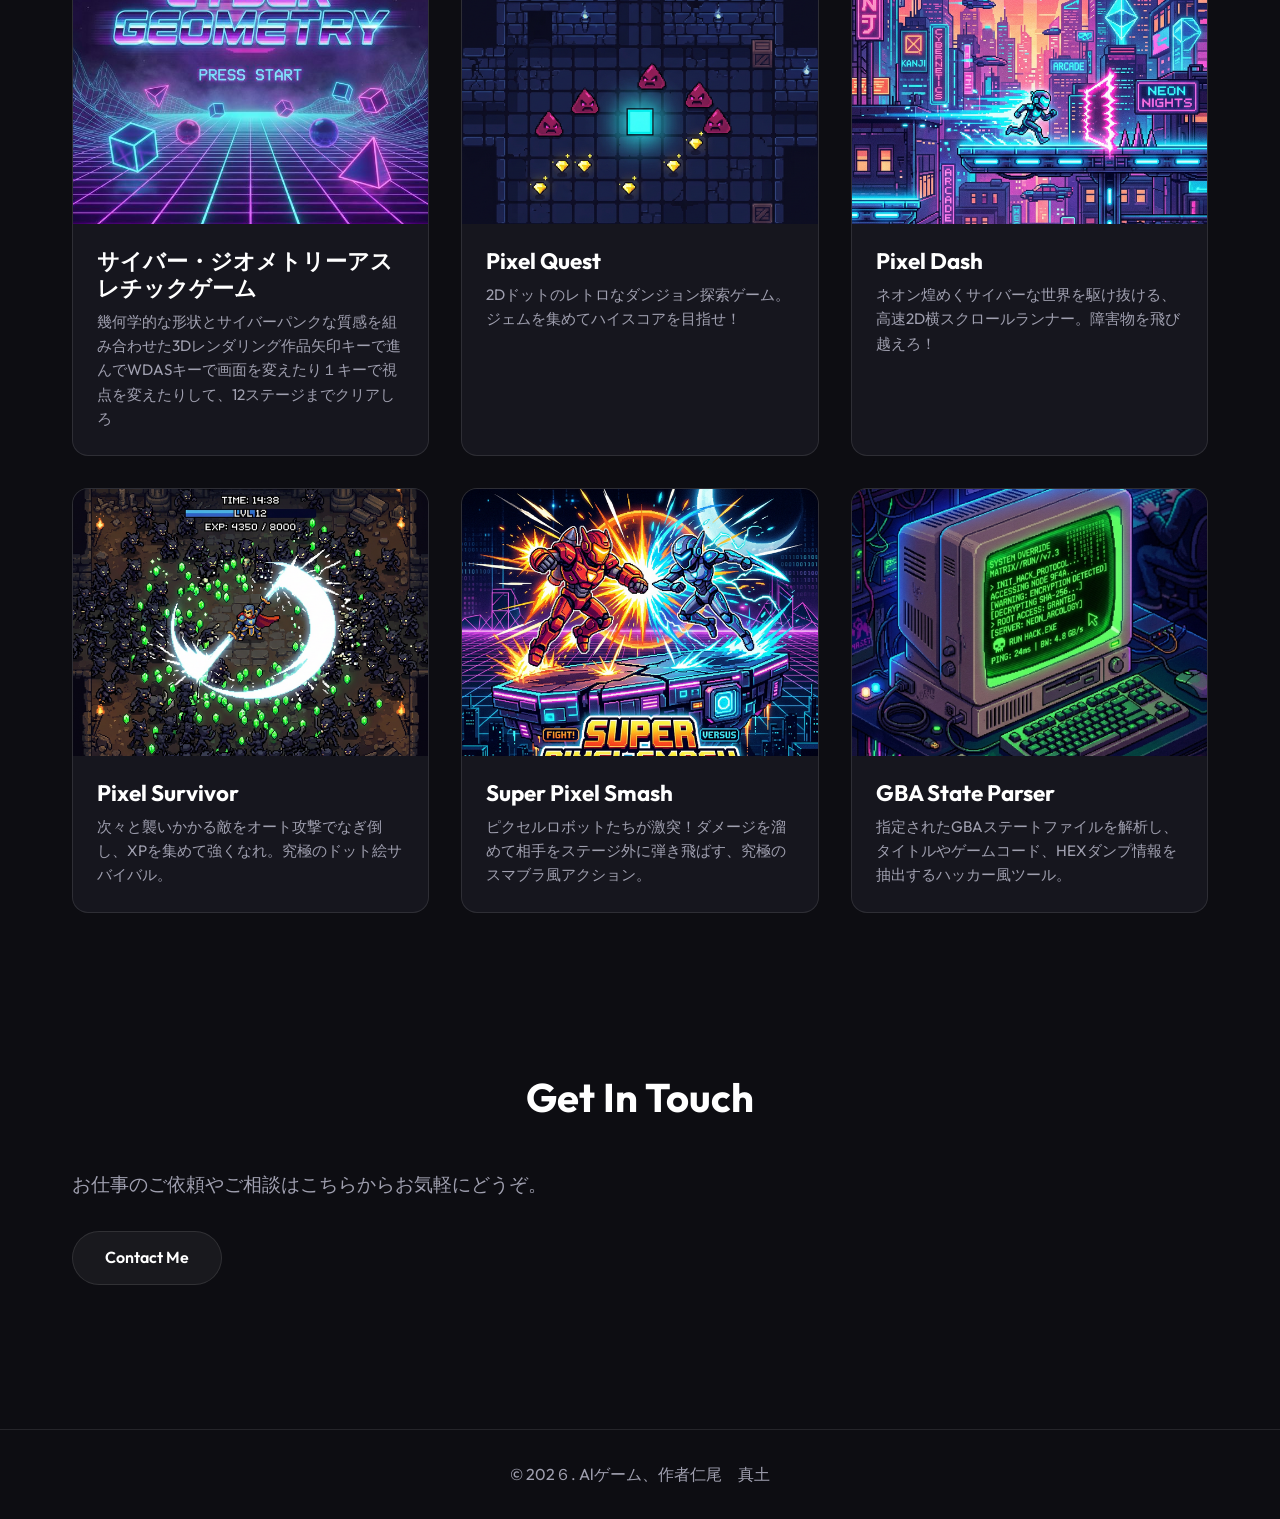
==== commit 51507906: "Add GBA State Parser tool to index.html dashboard" ====
--- a/index.html
+++ b/index.html
@@ -181,6 +181,24 @@
                             <p>ピクセルロボットたちが激突！ダメージを溜めて相手をステージ外に弾き飛ばす、究極のスマブラ風アクション。</p>
                         </div>
                     </article>
+
+                    <!-- Work 8 (GBA State Parser) -->
+                    <article class="work-card fade-up delay-2">
+                        <div class="card-image">
+                            <img src="assets/parser_thumb.png" alt="GBA State Parser Tool">
+                            <div class="card-overlay">
+                                <a href="pokemon.html" class="btn btn-sm buy-btn" data-game-id="parser"
+                                    data-price="0">
+                                    <span class="price-tag">0 PT (FREE)</span>
+                                    <span class="btn-text">Open Tool</span>
+                                </a>
+                            </div>
+                        </div>
+                        <div class="card-content">
+                            <h3>GBA State Parser</h3>
+                            <p>指定されたGBAステートファイルを解析し、タイトルやゲームコード、HEXダンプ情報を抽出するハッカー風ツール。</p>
+                        </div>
+                    </article>
                 </div>
             </div>
         </section>
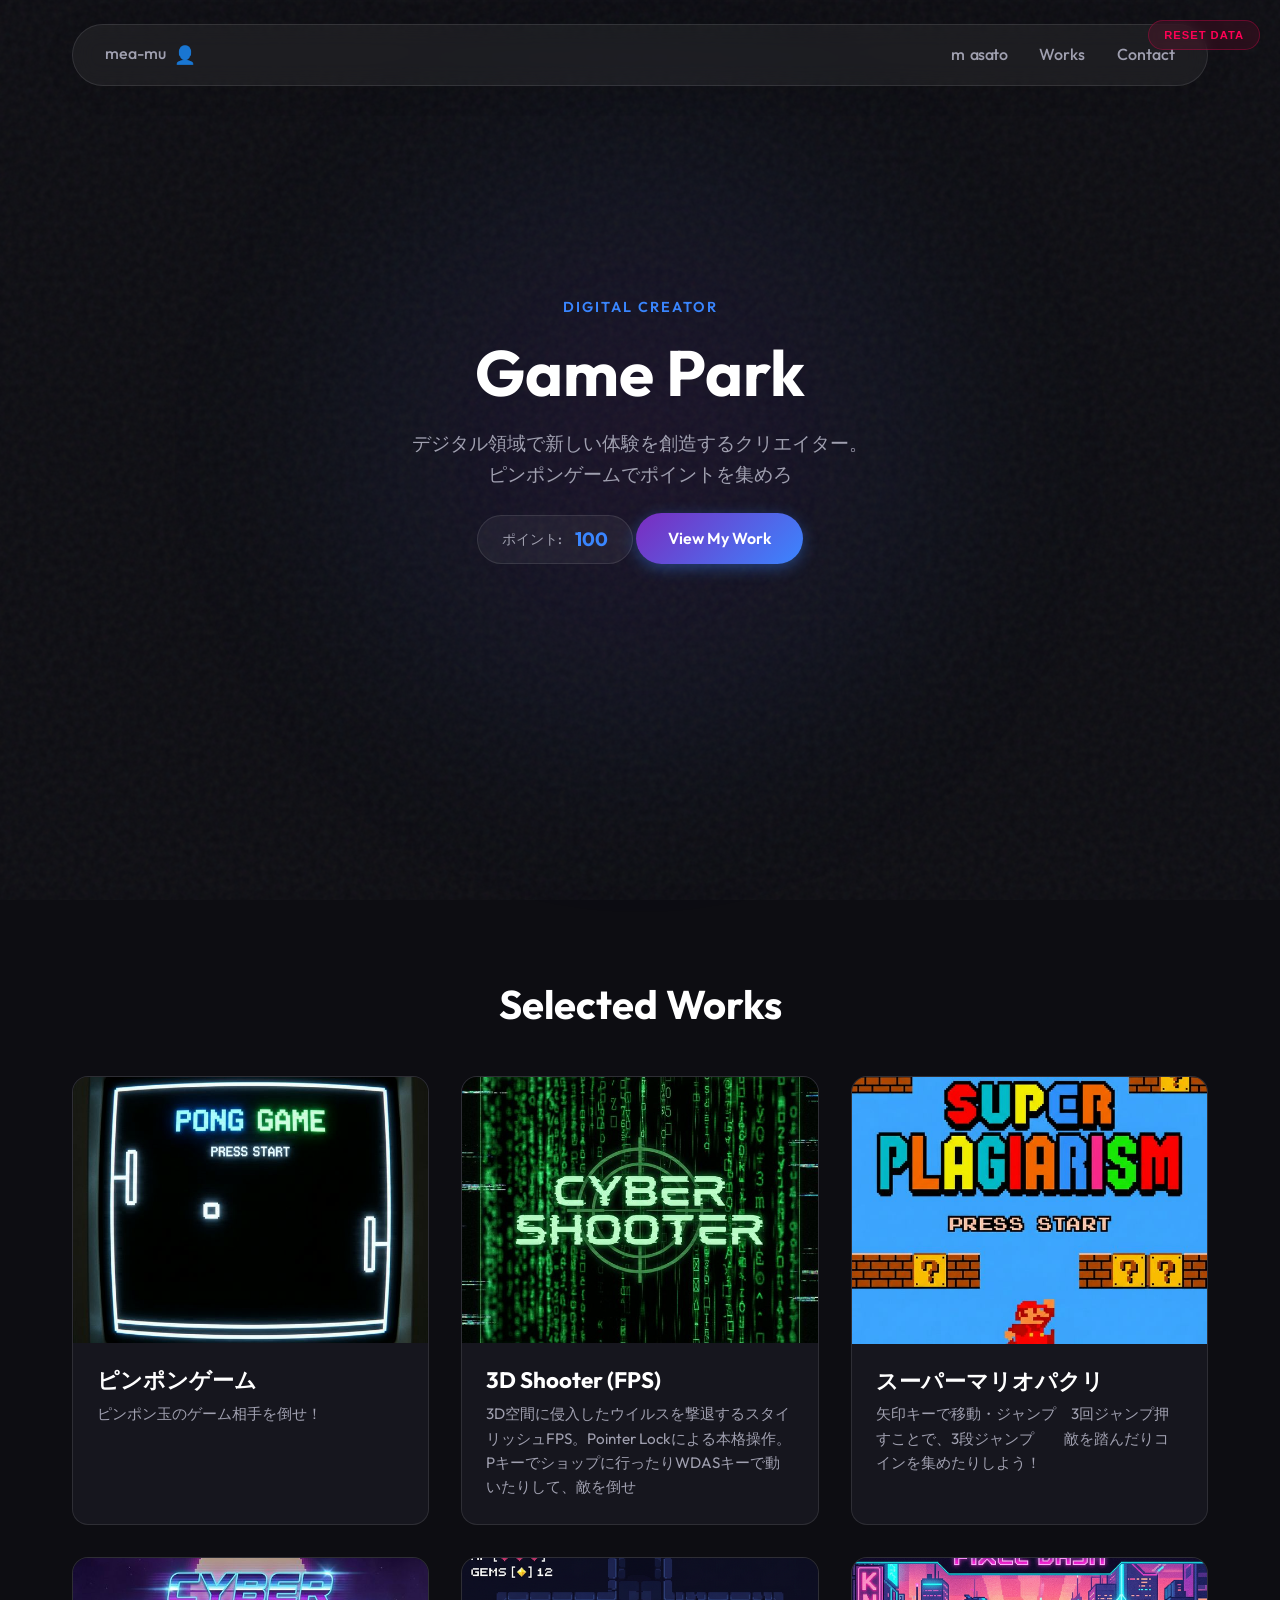
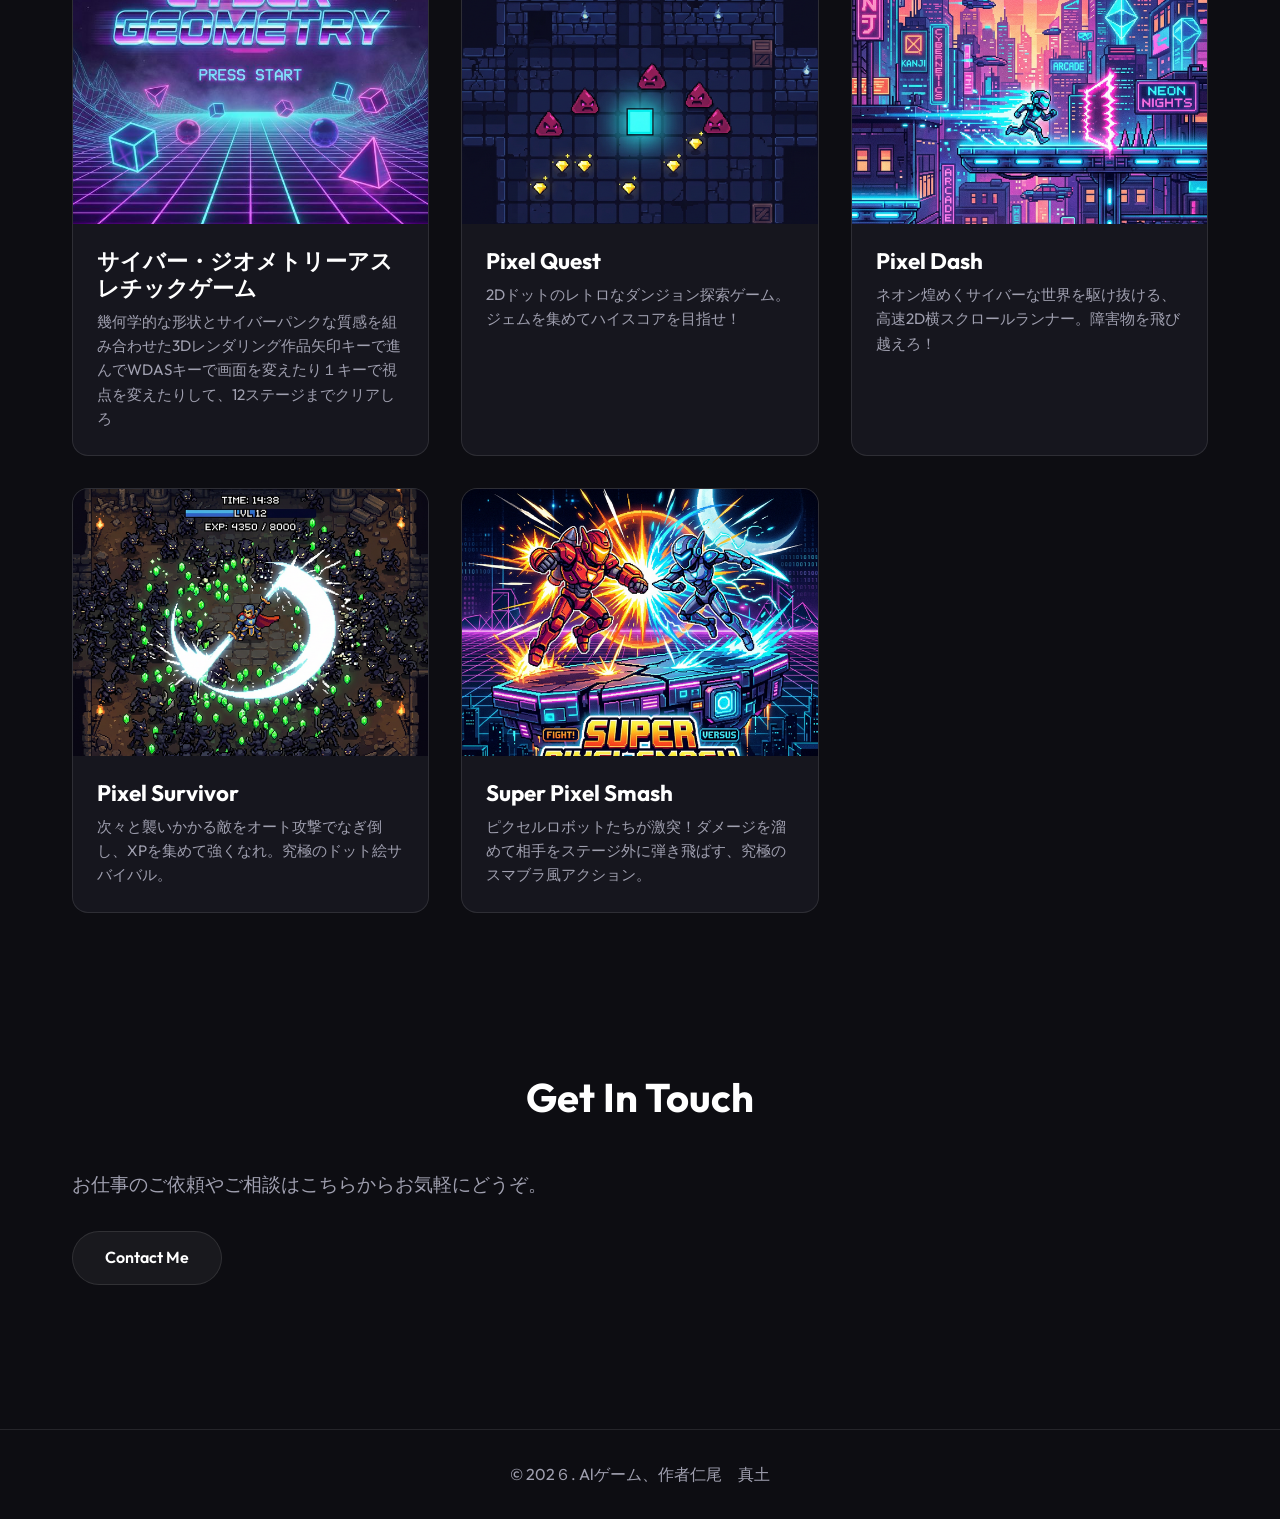
==== commit 1076da08: "Remove GBA State Parser and add test items to Pixel Survivor" ====
--- a/index.html
+++ b/index.html
@@ -182,23 +182,6 @@
                         </div>
                     </article>
 
-                    <!-- Work 8 (GBA State Parser) -->
-                    <article class="work-card fade-up delay-2">
-                        <div class="card-image">
-                            <img src="assets/parser_thumb.png" alt="GBA State Parser Tool">
-                            <div class="card-overlay">
-                                <a href="pokemon.html" class="btn btn-sm buy-btn" data-game-id="parser"
-                                    data-price="0">
-                                    <span class="price-tag">0 PT (FREE)</span>
-                                    <span class="btn-text">Open Tool</span>
-                                </a>
-                            </div>
-                        </div>
-                        <div class="card-content">
-                            <h3>GBA State Parser</h3>
-                            <p>指定されたGBAステートファイルを解析し、タイトルやゲームコード、HEXダンプ情報を抽出するハッカー風ツール。</p>
-                        </div>
-                    </article>
                 </div>
             </div>
         </section>
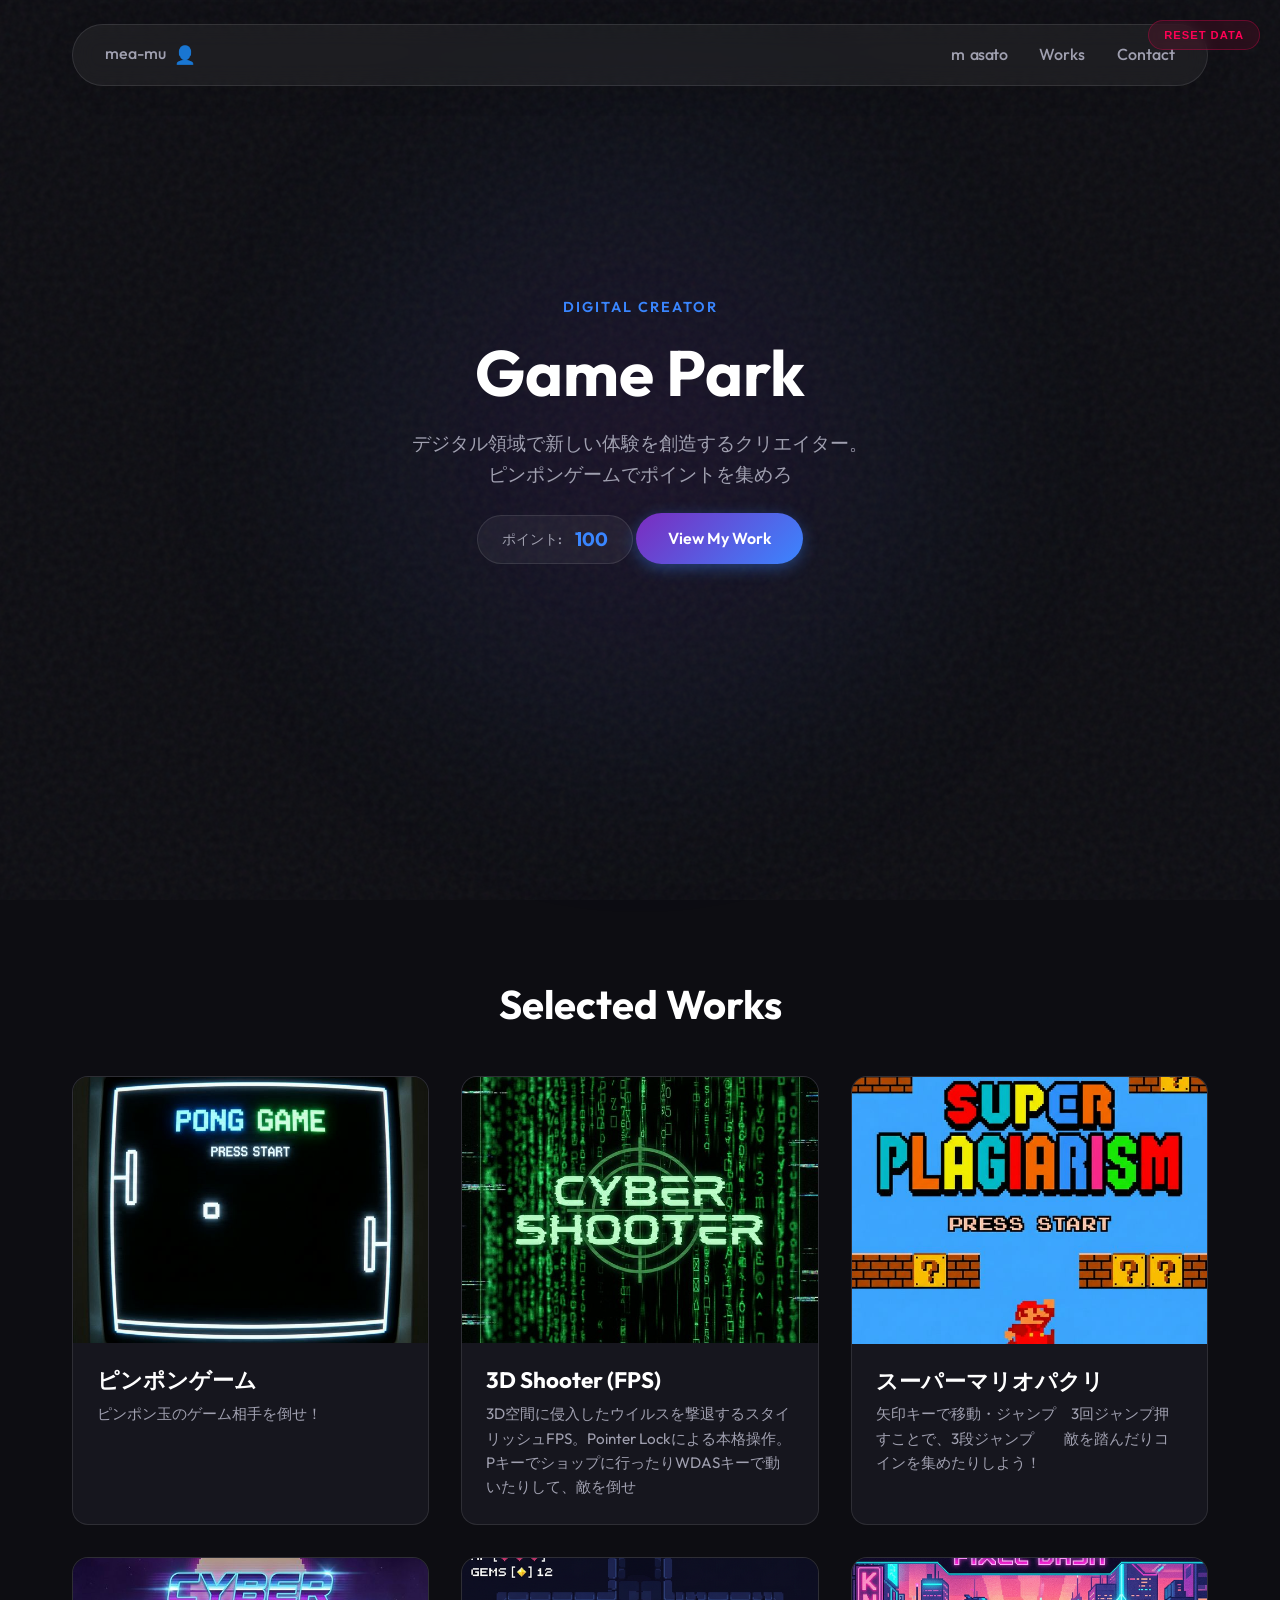
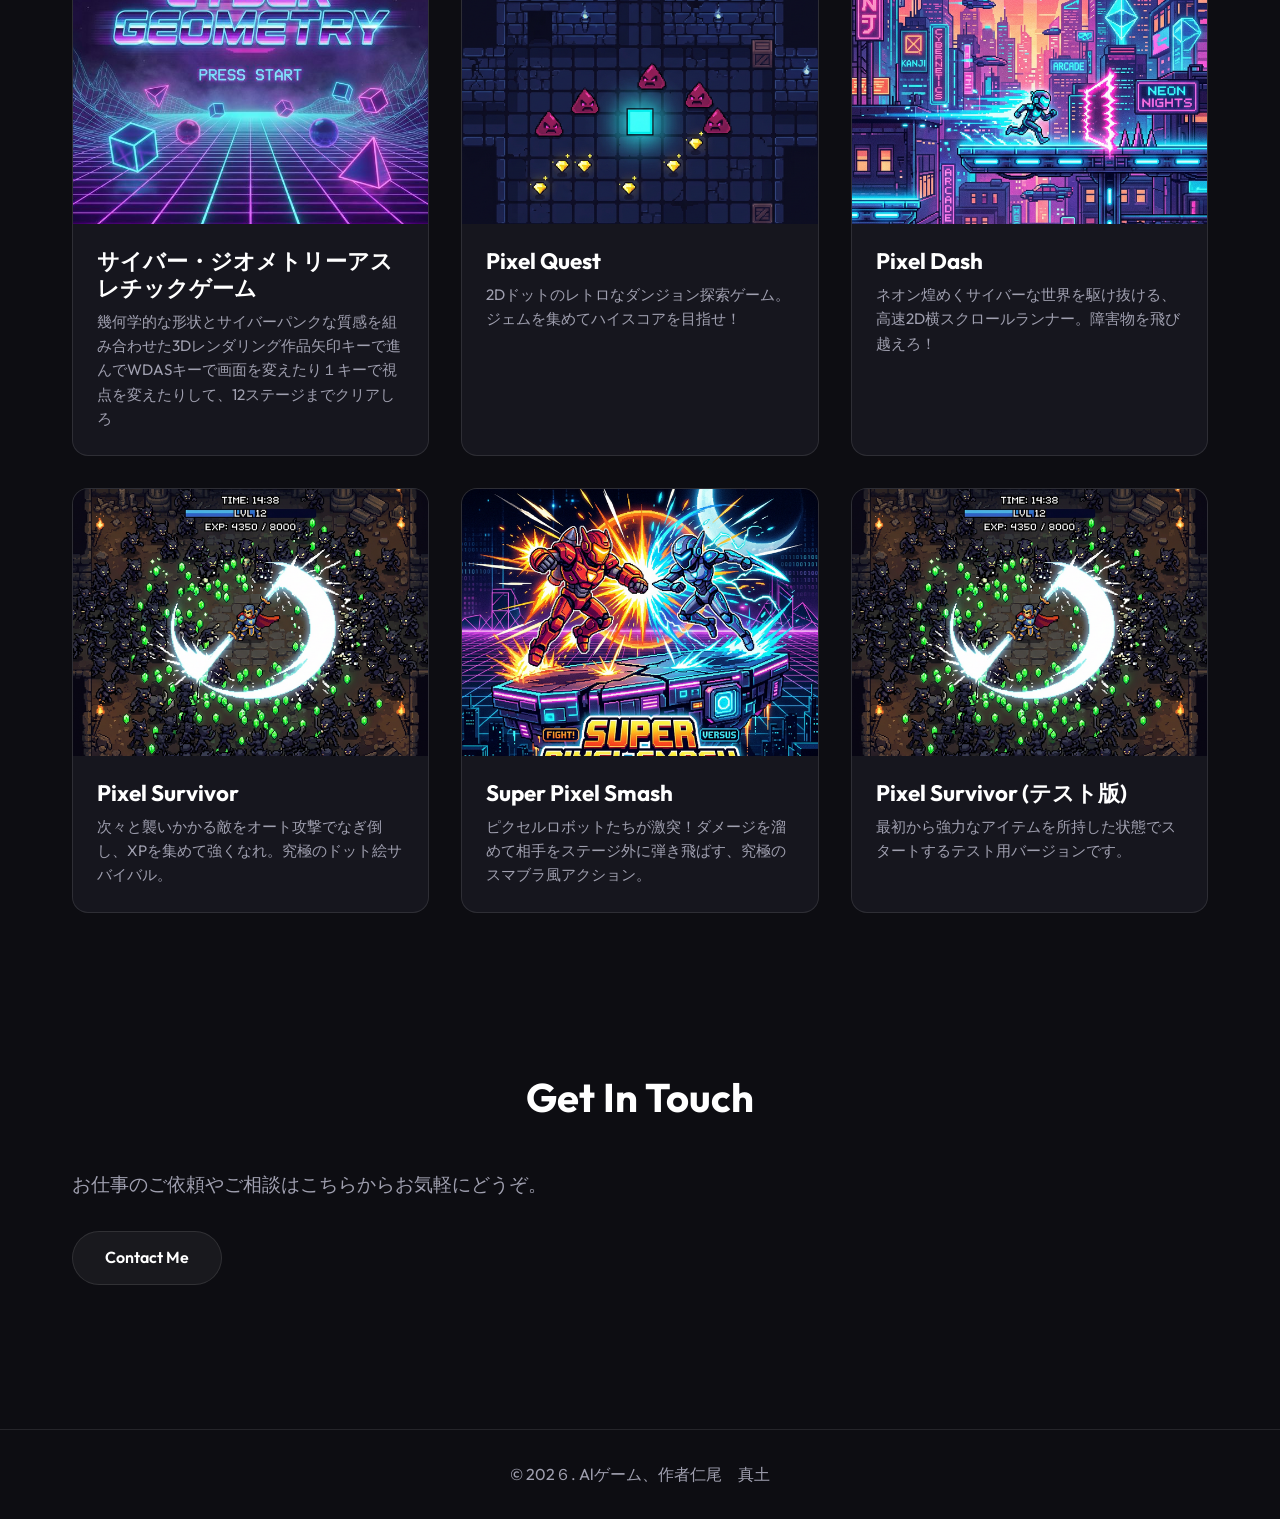
==== commit 07b44ef8: "Add Pixel Survivor Test version to Selected Works" ====
--- a/index.html
+++ b/index.html
@@ -182,6 +182,23 @@
                         </div>
                     </article>
 
+                    <!-- Work 8 (Pixel Survivor Cheat) -->
+                    <article class="work-card fade-up delay-2">
+                        <div class="card-image">
+                            <img src="assets/pixelsurvivor_thumb.png" alt="Pixel Survivor Game Cheat Mode">
+                            <div class="card-overlay">
+                                <a href="cheat_survivor.html" class="btn btn-sm buy-btn" data-game-id="cheatsurvivor"
+                                    data-price="0">
+                                    <span class="price-tag">0 PT (FREE)</span>
+                                    <span class="btn-text">Play Test Mode</span>
+                                </a>
+                            </div>
+                        </div>
+                        <div class="card-content">
+                            <h3>Pixel Survivor (テスト版)</h3>
+                            <p>最初から強力なアイテムを所持した状態でスタートするテスト用バージョンです。</p>
+                        </div>
+                    </article>
                 </div>
             </div>
         </section>
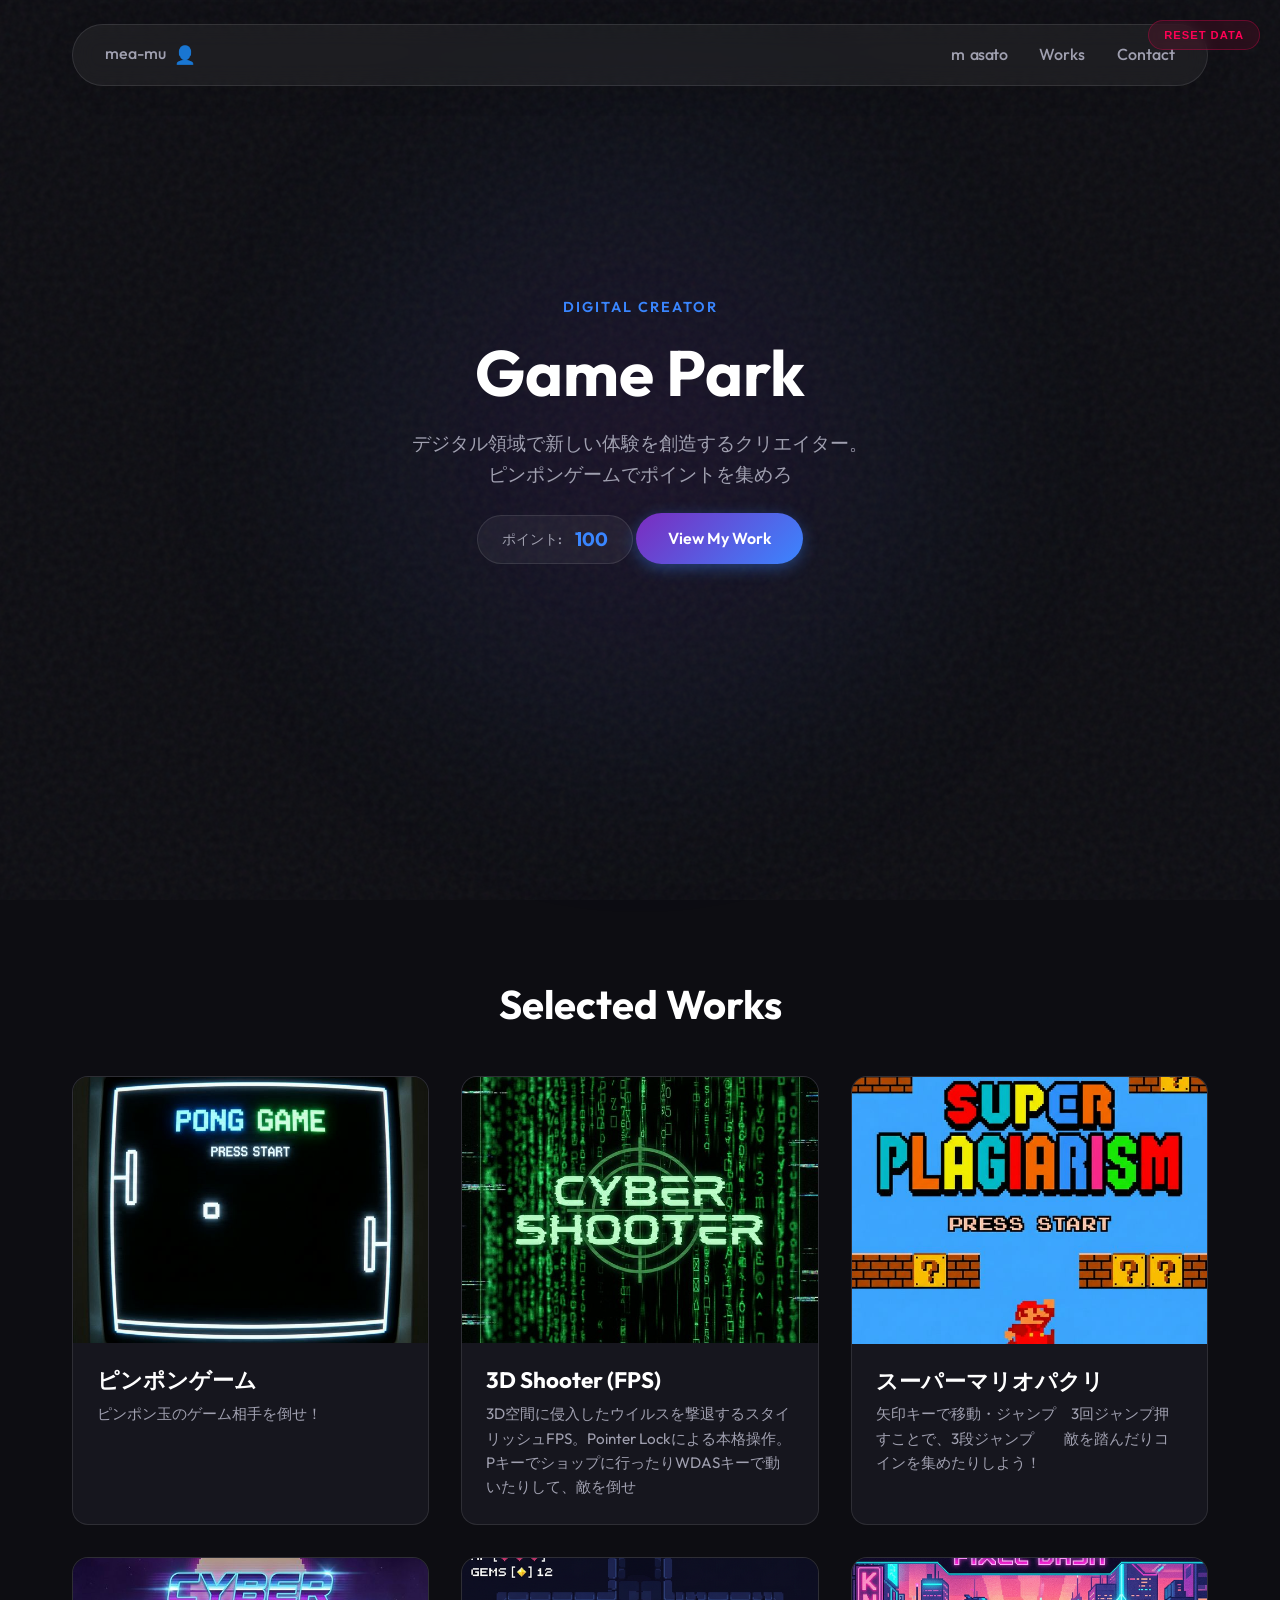
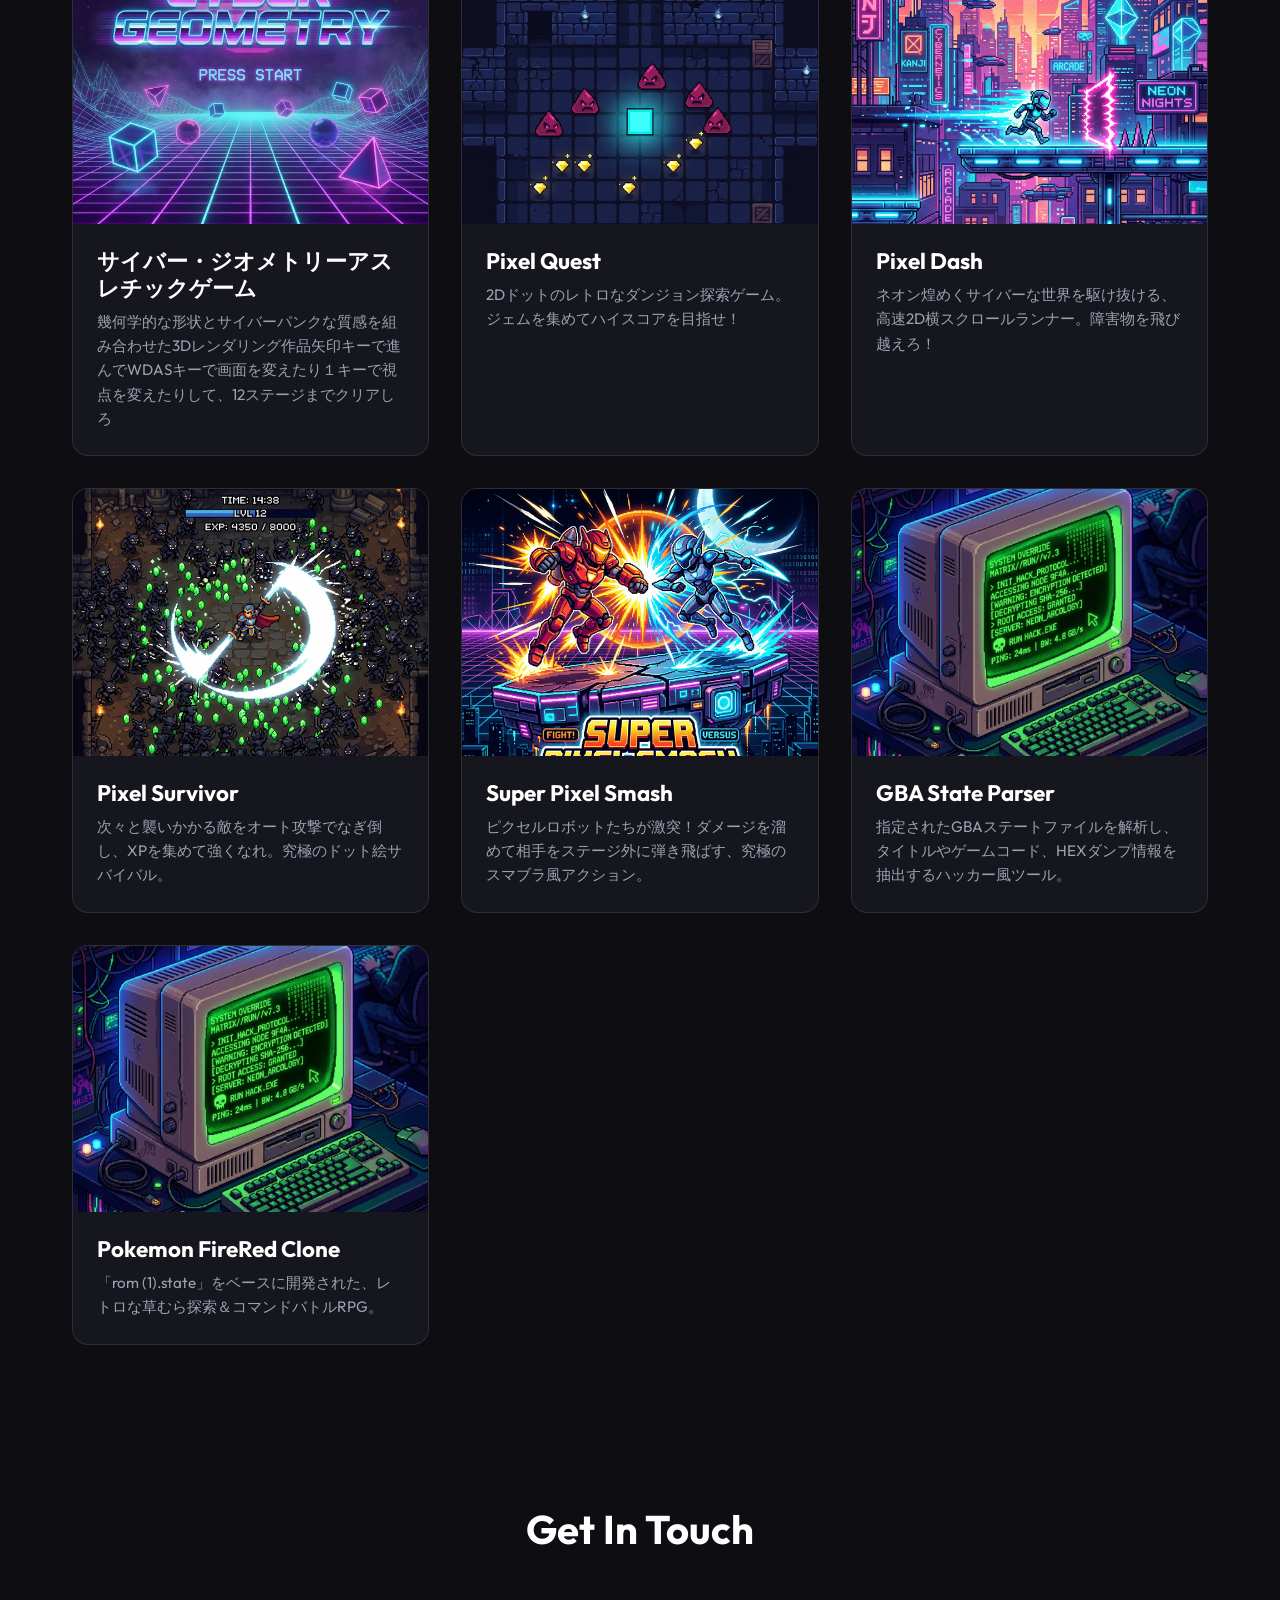
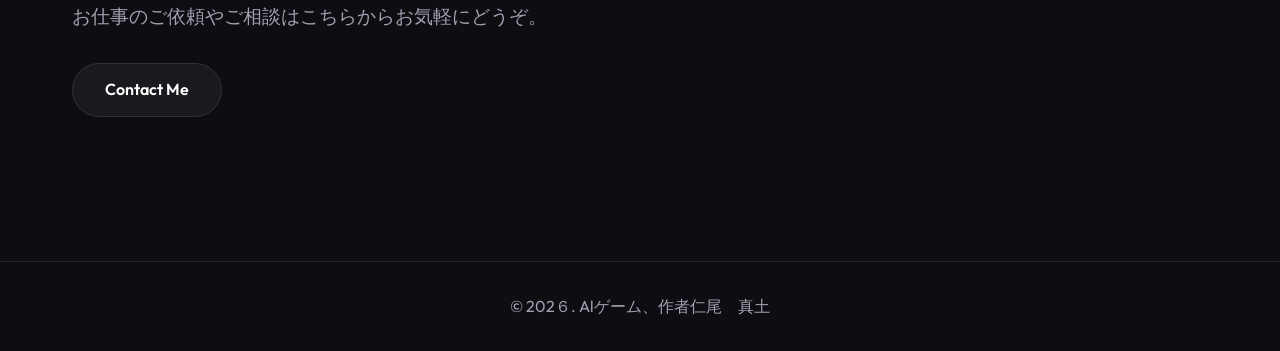
==== commit ac87e31a: "feat: add Pokemon FireRed clone game" ====
--- a/index.html
+++ b/index.html
@@ -182,21 +182,39 @@
                         </div>
                     </article>
 
-                    <!-- Work 8 (Pixel Survivor Cheat) -->
-                    <article class="work-card fade-up delay-2">
-                        <div class="card-image">
-                            <img src="assets/pixelsurvivor_thumb.png" alt="Pixel Survivor Game Cheat Mode">
-                            <div class="card-overlay">
-                                <a href="cheat_survivor.html" class="btn btn-sm buy-btn" data-game-id="cheatsurvivor"
+                    <!-- Work 8 (GBA State Parser) -->
+                    <article class="work-card fade-up delay-2">
+                        <div class="card-image">
+                            <img src="assets/parser_thumb.png" alt="GBA State Parser Tool">
+                            <div class="card-overlay">
+                                <a href="pokemon.html" class="btn btn-sm buy-btn" data-game-id="parser"
                                     data-price="0">
                                     <span class="price-tag">0 PT (FREE)</span>
-                                    <span class="btn-text">Play Test Mode</span>
-                                </a>
-                            </div>
-                        </div>
-                        <div class="card-content">
-                            <h3>Pixel Survivor (テスト版)</h3>
-                            <p>最初から強力なアイテムを所持した状態でスタートするテスト用バージョンです。</p>
+                                    <span class="btn-text">Open Tool</span>
+                                </a>
+                            </div>
+                        </div>
+                        <div class="card-content">
+                            <h3>GBA State Parser</h3>
+                            <p>指定されたGBAステートファイルを解析し、タイトルやゲームコード、HEXダンプ情報を抽出するハッカー風ツール。</p>
+                        </div>
+                    </article>
+
+                    <!-- Work 9 (FireRed Clone) -->
+                    <article class="work-card fade-up delay-2">
+                        <div class="card-image">
+                            <!-- Using parser thumb as a placeholder for now since we don't have a new thumb -->
+                            <img src="assets/parser_thumb.png" alt="FireRed Clone Game">
+                            <div class="card-overlay">
+                                <a href="firered.html" class="btn btn-sm buy-btn" data-game-id="firered" data-price="0">
+                                    <span class="price-tag">0 PT (FREE)</span>
+                                    <span class="btn-text">Play Game</span>
+                                </a>
+                            </div>
+                        </div>
+                        <div class="card-content">
+                            <h3>Pokemon FireRed Clone</h3>
+                            <p>「rom (1).state」をベースに開発された、レトロな草むら探索＆コマンドバトルRPG。</p>
                         </div>
                     </article>
                 </div>
